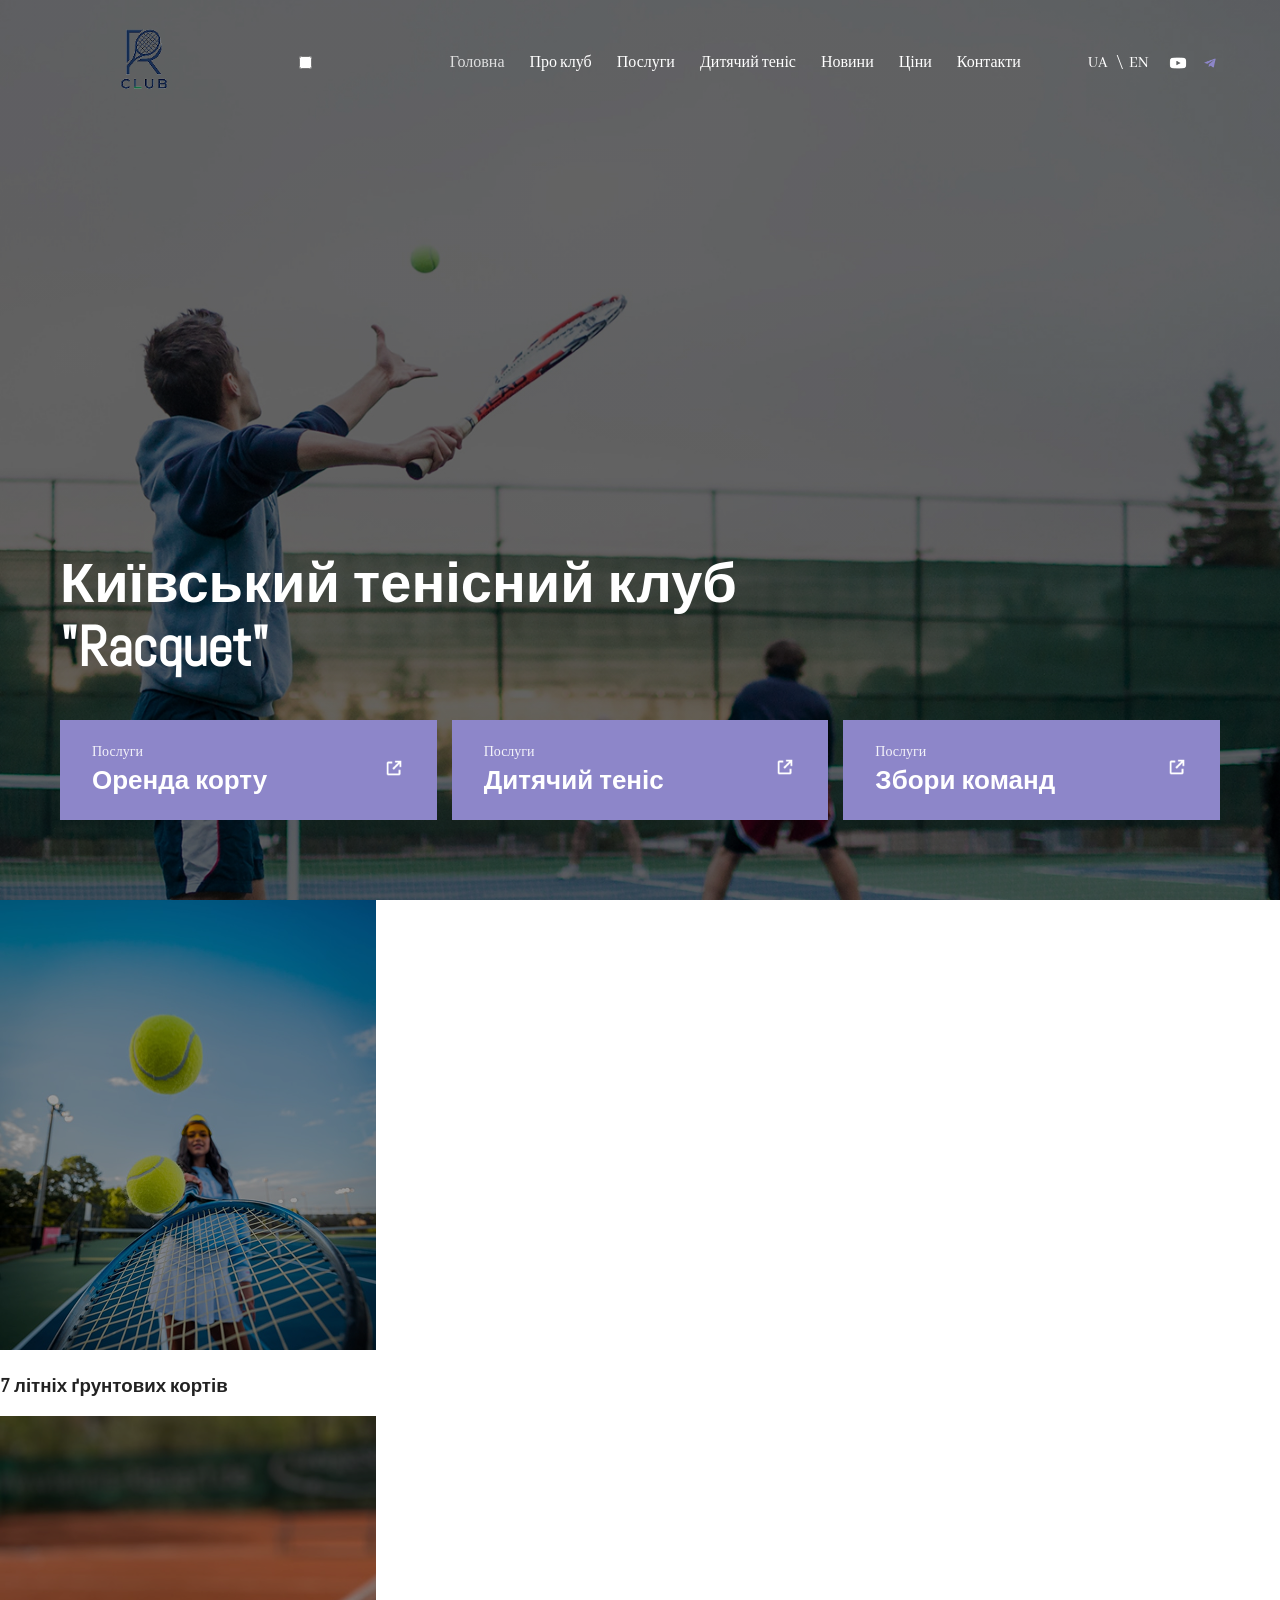
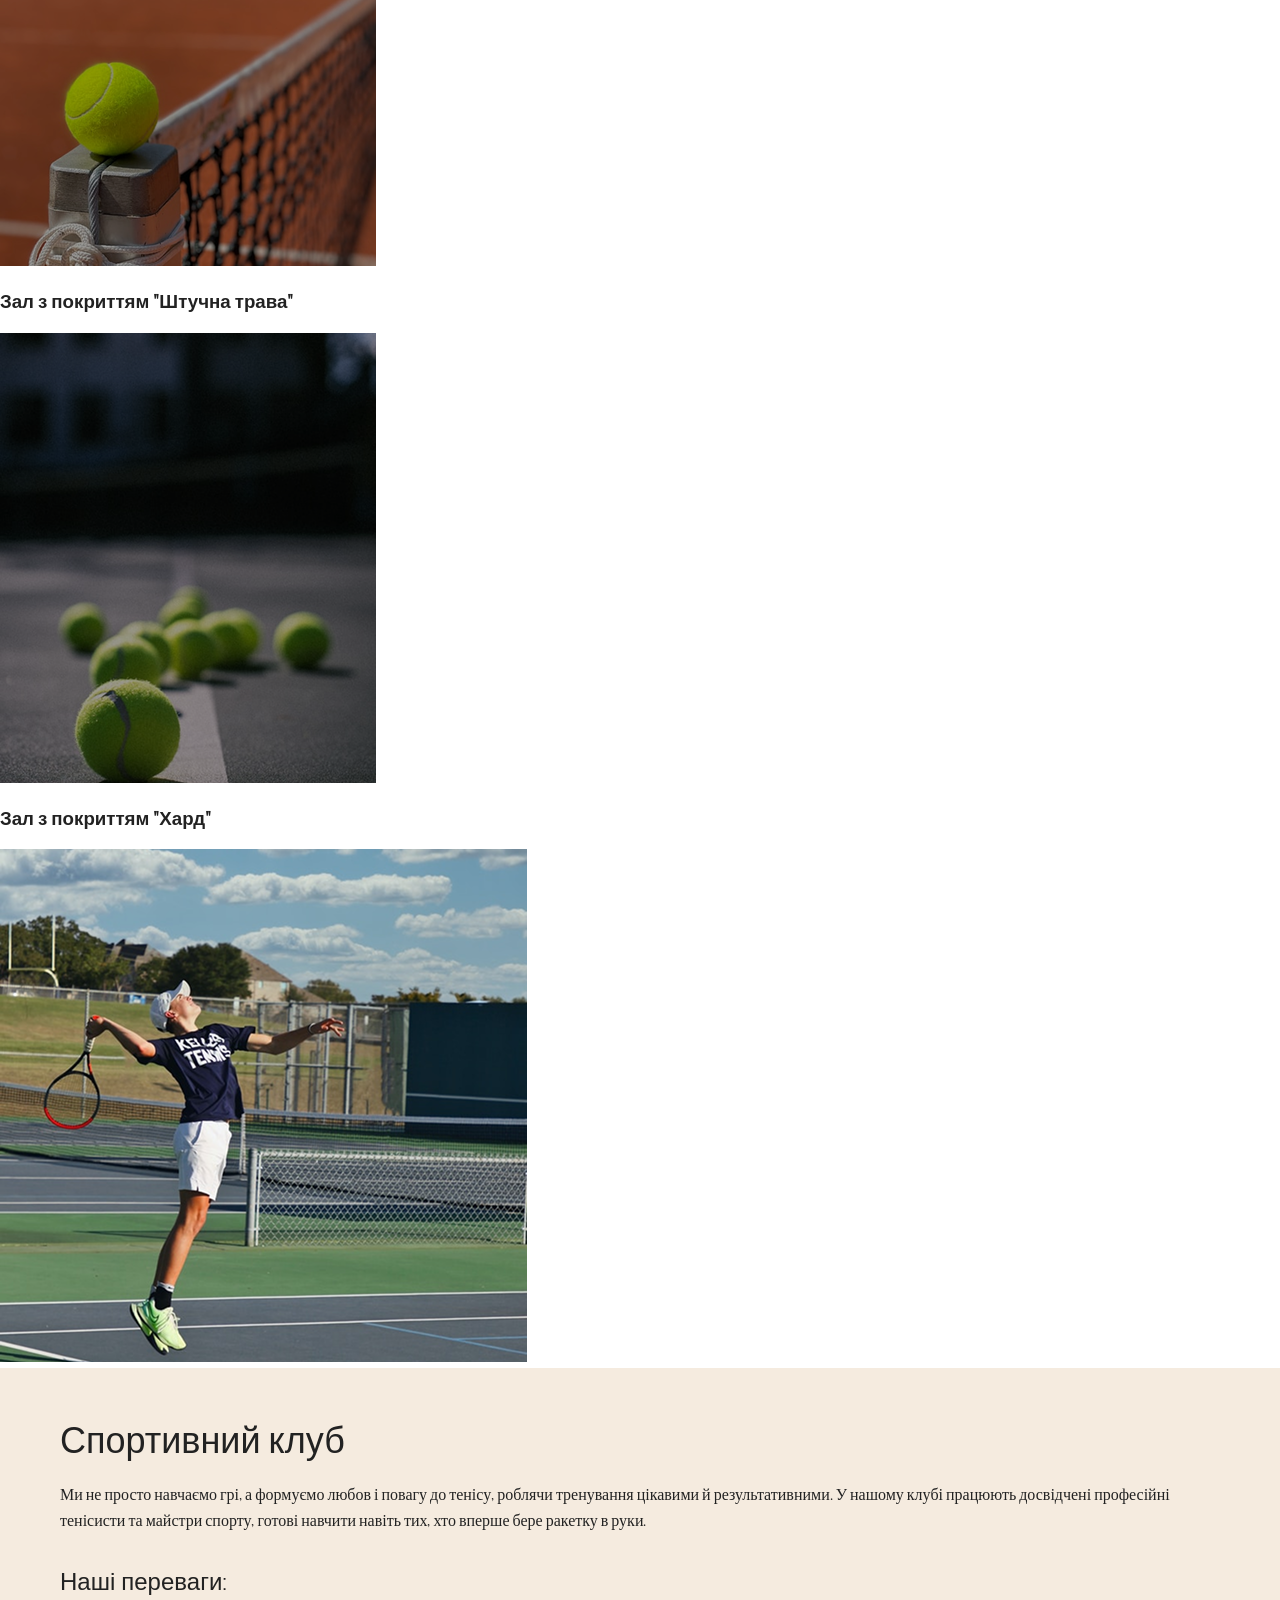
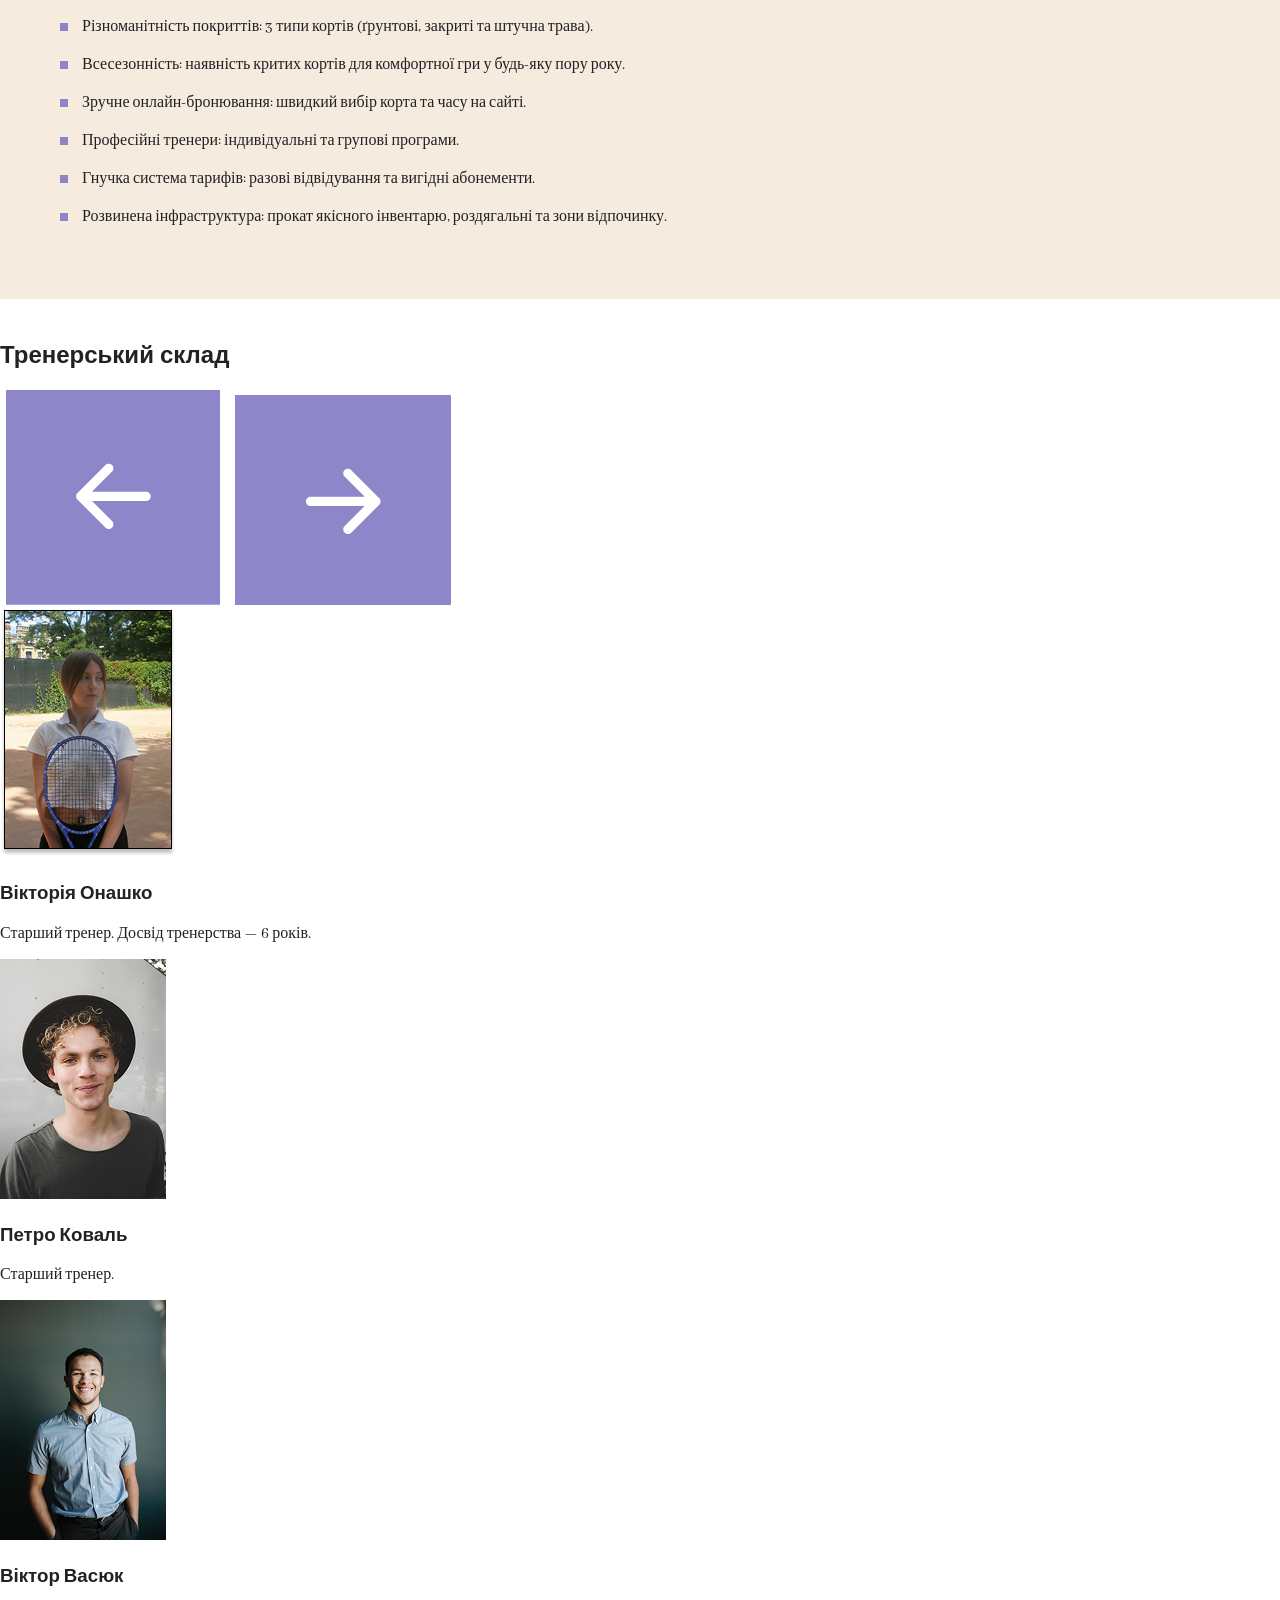
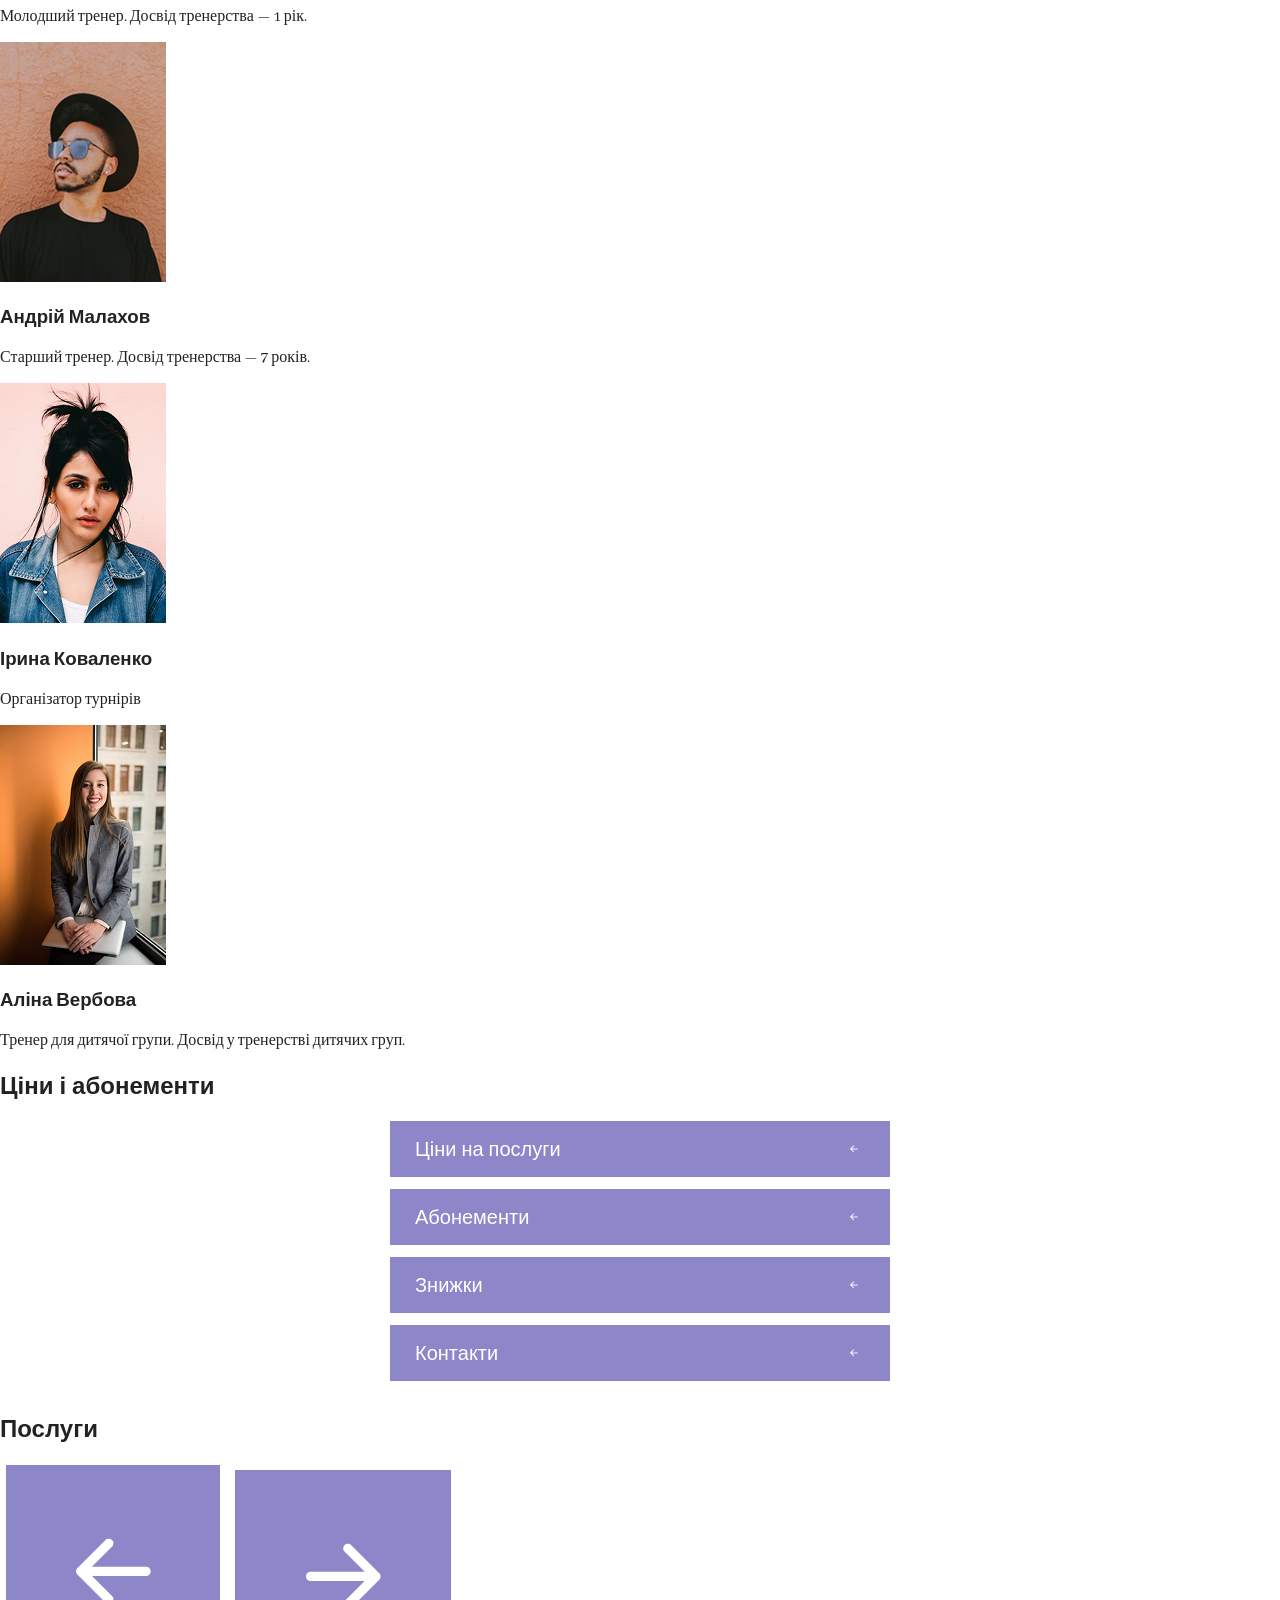
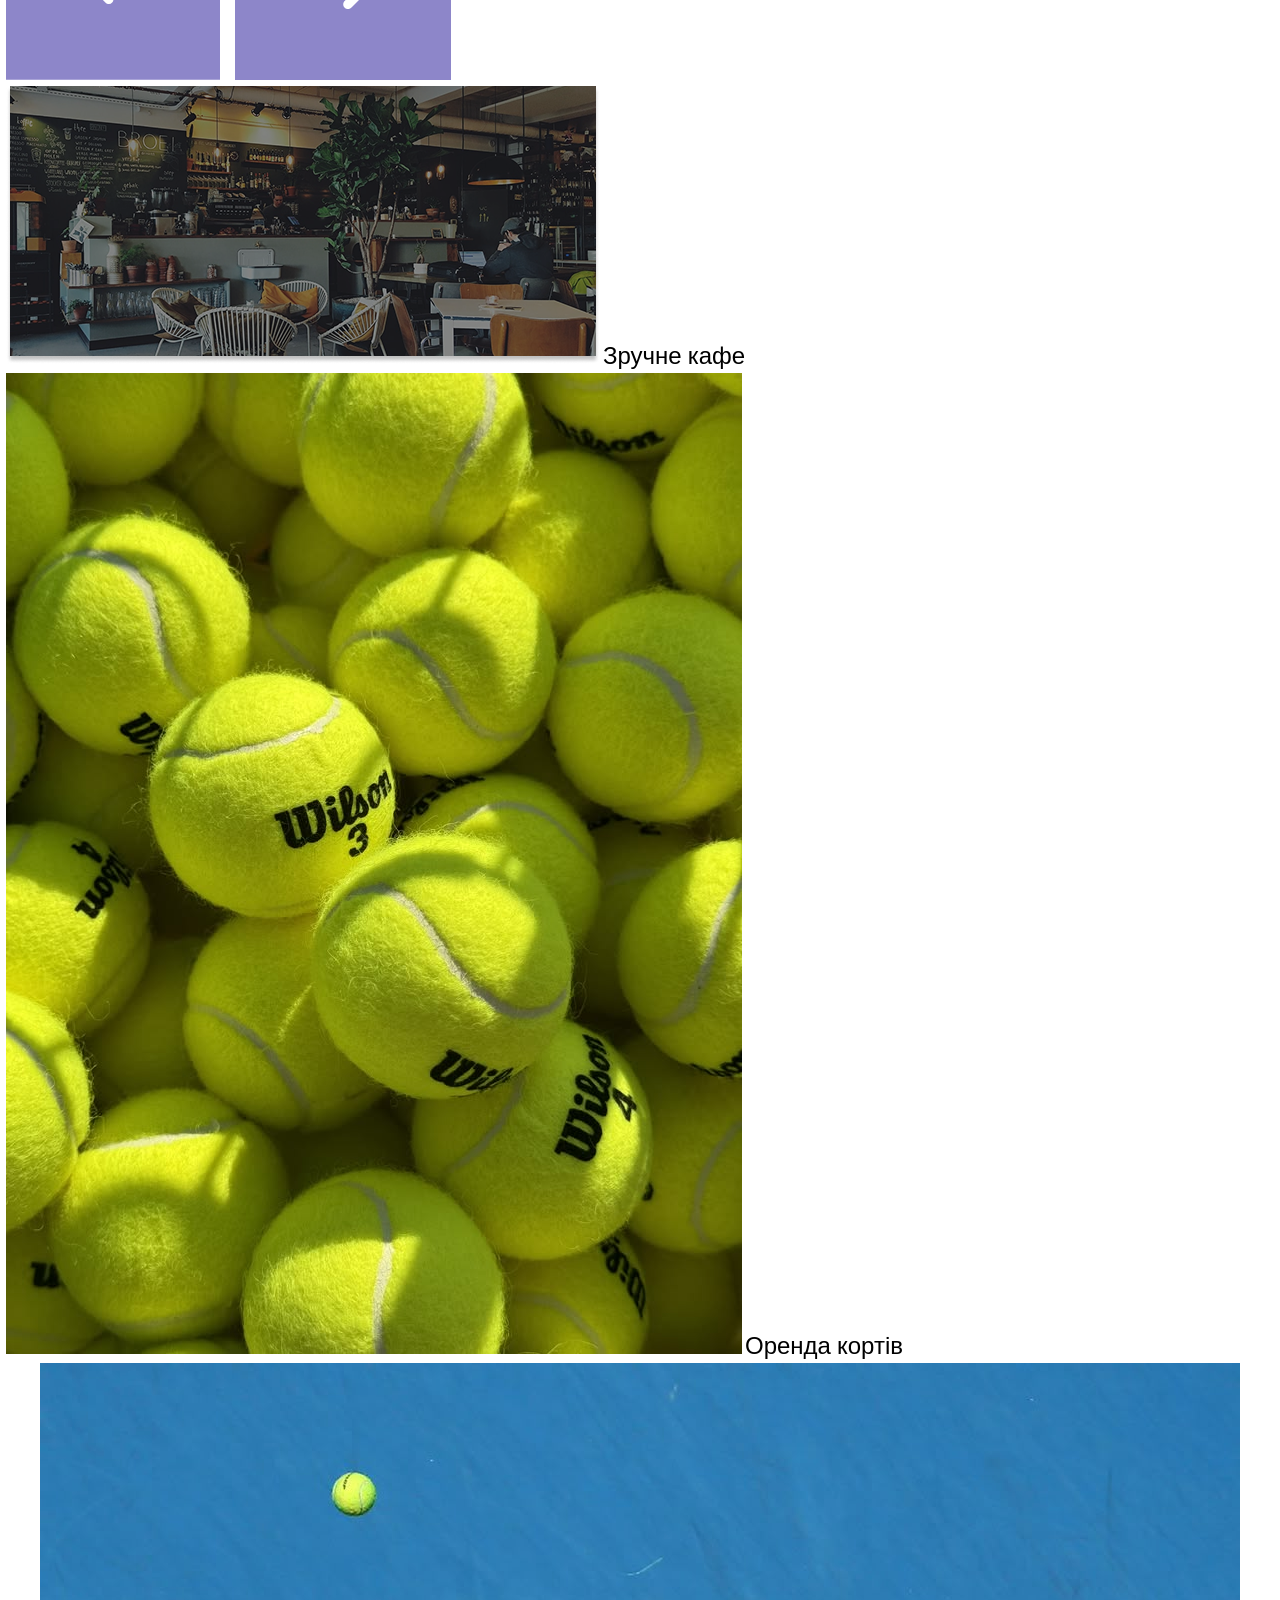
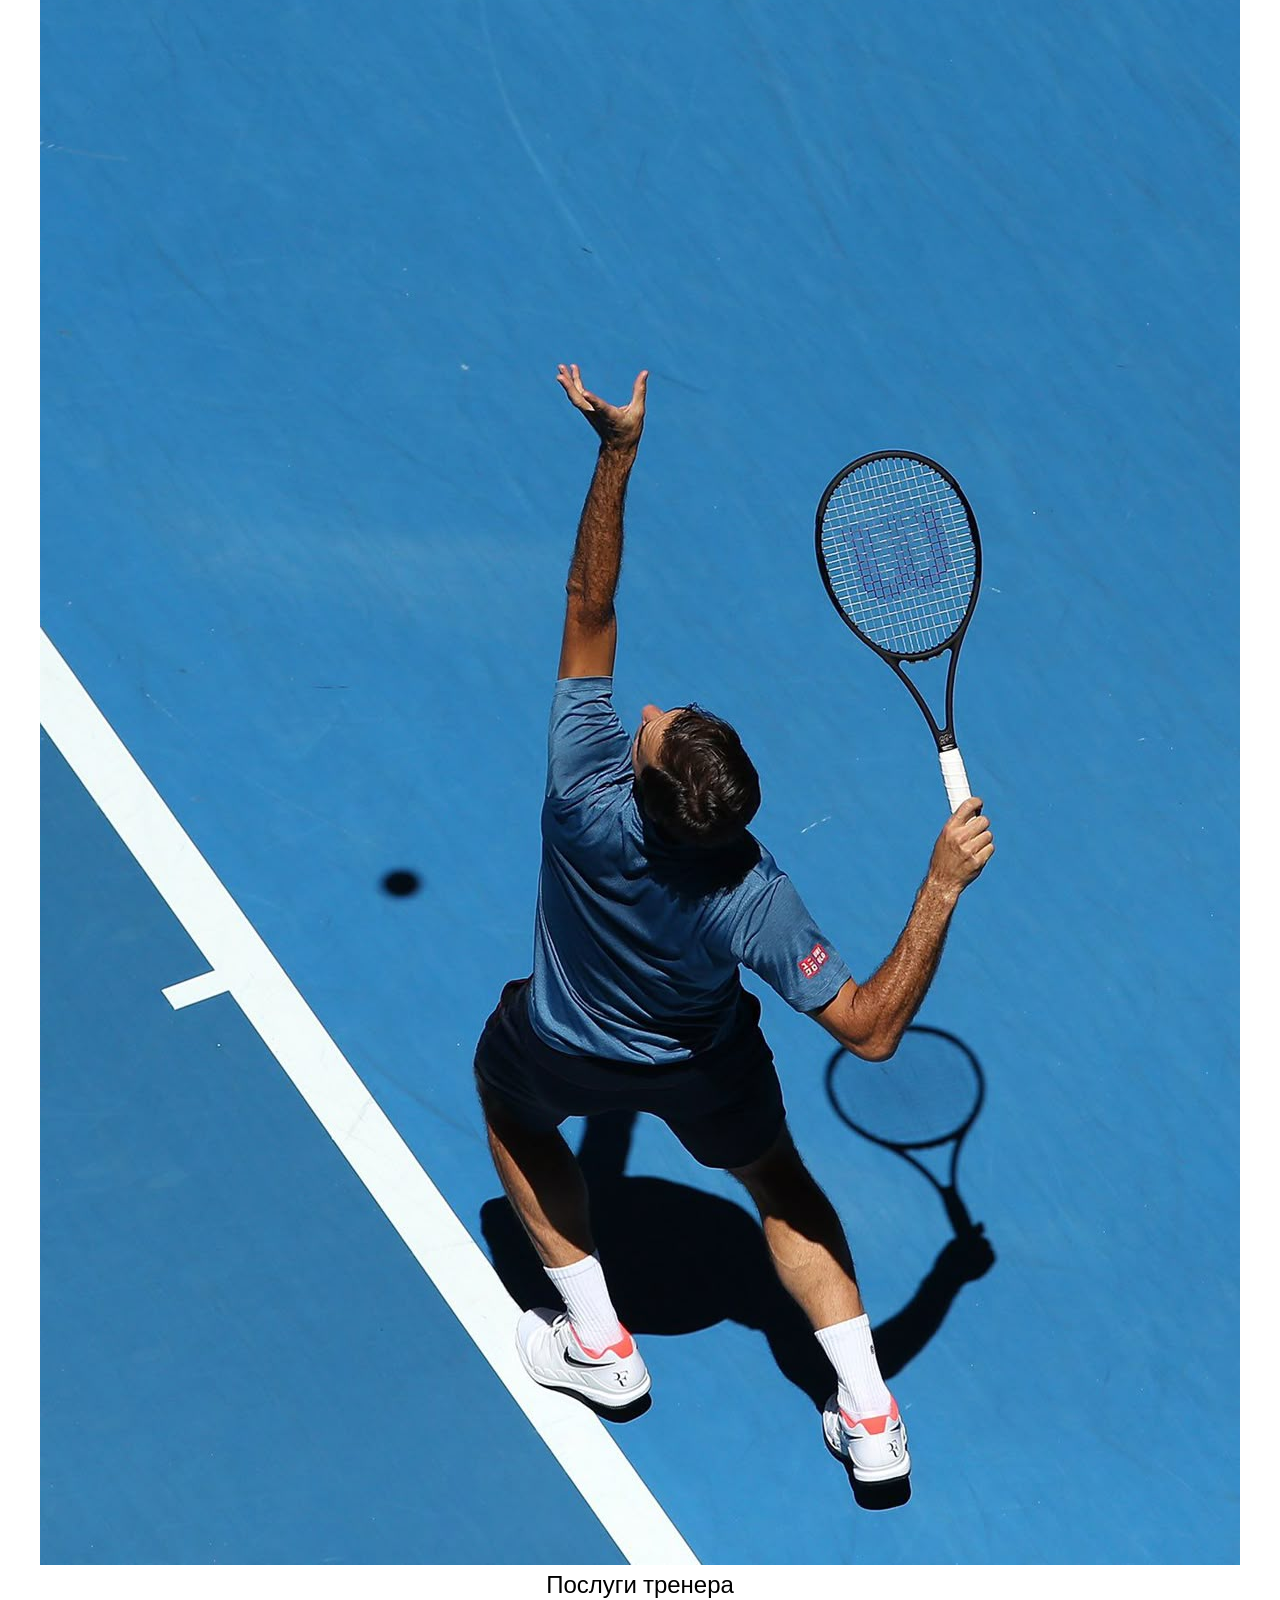
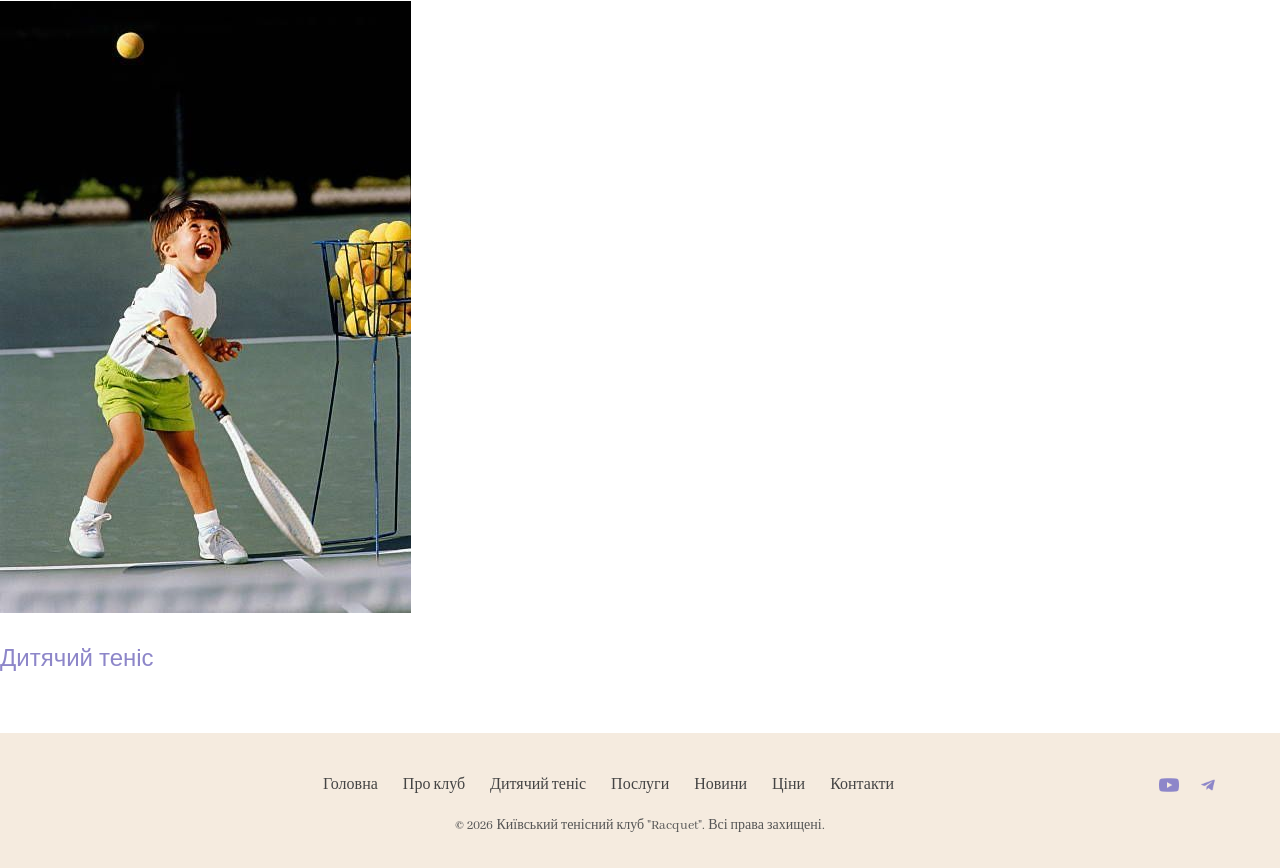
==== index.html @ 9ab0d8ab "Add files via upload" ====
<!DOCTYPE html>
<html lang="uk">
<head>
    <meta charset="UTF-8">
    <meta name="viewport" content="width=device-width, initial-scale=1.0">
    <title>Київський тенісний клуб "Racquet"</title>
    <link rel="preconnect" href="https://fonts.googleapis.com">
    <link rel="preconnect" href="https://fonts.gstatic.com" crossorigin>
    <link href="https://fonts.googleapis.com/css2?family=Abel&family=Abhaya+Libre:wght@400;700&display=swap" rel="stylesheet">
    <link rel="stylesheet" href="css/style.css">
    <script src="js/main.js" defer></script>
</head>
<body>
    <div class="hero-wrapper">
        <header class="main-header">
            <div class="container header-container">
                <div class="logo">
                    <img src="images/IMG_3755.png" alt="Логотип Racquet Club">
                </div>

                <!-- Бургер-меню (мобільна та планшетна версія) -->
                <input type="checkbox" id="nav-toggle" class="nav-toggle" aria-label="Відкрити меню навігації">
                <label for="nav-toggle" class="burger" aria-hidden="true"><span></span><span></span><span></span></label>

                <nav class="main-nav">
                    <ul>
                        <li><a href="index.html" class="active">Головна</a></li>
                        <li><a href="about.html">Про клуб</a></li>
                        <li><a href="#services">Послуги</a></li>
                        <li><a href="kids_tennis.html">Дитячий теніс</a></li>
                        <li><a href="news.html">Новини</a></li>
                        <li><a href="#services">Ціни</a></li>
                        <li><a href="#contacts">Контакти</a></li>
                    </ul>
                </nav>

                <div class="header-actions">
                    <ul class="lang-switcher">
                        <li class="lang-item active">
                            <span lang="uk" aria-current="true">UA</span>
                        </li>
                        <li class="lang-item">
                            <a href="/en/" lang="en">EN</a>
                        </li>
                    </ul>
                    <div class="header-socials">
                        <a href="https://youtube.com" aria-label="YouTube">
                            <img src="images/youtube_icon.png" alt="YouTube">
                        </a>
                        <a href="#" aria-label="Telegram">
                            <img src="images/telegram_icon_footer.png" alt="Telegram">
                        </a>
                    </div>
                </div>
            </div>
        </header>

        <section class="hero_section">
            <h1>Київський тенісний клуб <br> "Racquet"</h1>

            <div class="hero_cards">
                <!-- Картка 1: Оренда корту -->
                <button type="button" class="hero_card" popovertarget="booking-modal-step1">
                    <div class="hero_card-content">
                        <span class="card-tag">Послуги</span>
                        <span class="card-title">Оренда корту</span>
                    </div>
                    <span class="hero_section_card_link_image">
                        <img src="images/ci_external-link.png" alt="">
                    </span>
                </button>

                <!-- Картка 2: Дитячий теніс -->
                <a href="kids_tennis.html" class="hero_card">
                    <div class="hero_card-content">
                        <span class="card-tag">Послуги</span>
                        <span class="card-title">Дитячий теніс</span>
                    </div>
                    <span class="hero_section_card_link_image">
                        <img src="images/ci_external-link.png" alt="">
                    </span>
                </a>

                <!-- Картка 3: Збори команд -->
                <a href="news.html" class="hero_card">
                    <div class="hero_card-content">
                        <span class="card-tag">Послуги</span>
                        <span class="card-title">Збори команд</span>
                    </div>
                    <span class="hero_section_card_link_image">
                        <img src="images/ci_external-link.png" alt="">
                    </span>
                </a>
            </div>
        </section>
    </div>

    <main>
        <!-- Секція типів кортів -->
        <section class="court_types_section">
            <div class="сourt_types_section_first">
                <img src="images/tennis_courts_1.png" alt="7 літніх ґрунтових кортів для тенісу">
                <h3>7 літніх ґрунтових кортів</h3>
            </div>

            <div class="court_types_section_second">
                <img src="images/tennis_courts_2.png" alt="Закритий зал з покриттям Штучна трава">
                <h3>Зал з покриттям "Штучна трава"</h3>
            </div>

            <div class="court_types_section_third">
                <img src="images/tennis_courts_3.png" alt="Закритий зал з покриттям Хард">
                <h3>Зал з покриттям "Хард"</h3>
            </div>
        </section>

        <!-- Секція "Про клуб" -->
        <section id="about" class="about-section">
            <div class="about-media">
                <img src="images/person_plays.png" alt="Тенісист під час гри на корті">
            </div>
            
            <div class="about-content">
                <h2>Спортивний клуб</h2>
                <p>
                    Ми не просто навчаємо грі, а формуємо любов і повагу до тенісу, роблячи тренування цікавими й результативними. У нашому клубі працюють досвідчені професійні тенісисти та майстри спорту, готові навчити навіть тих, хто вперше бере ракетку в руки.
                </p>

                <h3>Наші переваги:</h3>
                <ul>
                    <li>Різноманітність покриттів: 3 типи кортів (ґрунтові, закриті та штучна трава).</li>
                    <li>Всесезонність: наявність критих кортів для комфортної гри у будь-яку пору року.</li>
                    <li>Зручне онлайн-бронювання: швидкий вибір корта та часу на сайті.</li>
                    <li>Професійні тренери: індивідуальні та групові програми.</li>
                    <li>Гнучка система тарифів: разові відвідування та вигідні абонементи.</li>
                    <li>Розвинена інфраструктура: прокат якісного інвентарю, роздягальні та зони відпочинку.</li>
                </ul>
            </div>
        </section>

        <!-- Секція "Тренери" -->
        <section id="trainers" class="trainers-section">
            <h2>Тренерський склад</h2>

            <div class="trainers-controls">
                <button type="button" class="carousel-btn prev-btn" aria-label="Попередній тренер">
                    <img src="images/arrow1_trainers.png" alt="">
                </button>
                <button type="button" class="carousel-btn next-btn" aria-label="Наступний тренер">
                    <img src="images/arrow2_trainers.png" alt="">
                </button>
            </div>

            <div class="trainers-carousel">
                <div class="trainers-track">
                    <article class="trainer-card">
                        <img src="images/victoria.png" alt="Фото тренера Вікторії Онашко">
                        <h3>Вікторія Онашко</h3>
                        <p>Старший тренер. Досвід тренерства — 6 років.</p>
                    </article>

                    <article class="trainer-card">
                        <img src="images/petro.png" alt="Фото тренера Петра Коваля">
                        <h3>Петро Коваль</h3>
                        <p>Старший тренер.</p>
                    </article>

                    <article class="trainer-card">
                        <img src="images/victor.png" alt="Фото тренера Віктора Васюка">
                        <h3>Віктор Васюк</h3>
                        <p>Молодший тренер. Досвід тренерства — 1 рік.</p>
                    </article>

                    <article class="trainer-card">
                        <img src="images/andry.png" alt="Фото тренера Андрія Малахова">
                        <h3>Андрій Малахов</h3>
                        <p>Старший тренер. Досвід тренерства — 7 років.</p>
                    </article>

                    <article class="trainer-card">
                        <img src="images/iryna.png" alt="Фото організатора турнірів Ірини Коваленко">
                        <h3>Ірина Коваленко</h3>
                        <p>Організатор турнірів</p>
                    </article>

                    <article class="trainer-card">
                        <img src="images/alina.png" alt="Фото тренера Аліни Вербової">
                        <h3>Аліна Вербова</h3>
                        <p>Тренер для дитячої групи. Досвід у тренерстві дитячих груп.</p>
                    </article>
                </div>
            </div>
        </section>

        <!-- Секція "Ціни та Послуги" -->
        <section id="services" class="pricing-services-section">
            
            <div class="pricing-block">
                <h2>Ціни і абонементи</h2>

                <div class="accordion-list">
                    <details class="accordion-item">
                        <summary class="accordion-header">
                            <span>Ціни на послуги</span>
                            <img src="images/arrow1_trainers.png" alt="" class="arrow-icon">
                        </summary>
                        <div class="accordion-content">
                            <p>Оренда ґрунтового корту — 500 грн/год</p>
                            <p>Оренда корту з покриттям "Хард" — 600 грн/год</p>
                            <p>Оренда трав'яного корту — 700 грн/год</p>
                            <button type="button" class="btn-primary-purple" popovertarget="booking-modal-step1">Оренда кортів</button>
                        </div>
                    </details>

                    <details class="accordion-item">
                        <summary class="accordion-header">
                            <span>Абонементи</span>
                            <img src="images/arrow1_trainers.png" alt="" class="arrow-icon">
                        </summary>
                        <div class="accordion-content">
                            <p>Абонемент "Стандарт" (8 занять) — 3600 грн</p>
                            <p>Абонемент "Безліміт" на місяць — 7000 грн</p>
                            
                            <!-- Кнопка виклику модального вікна абонементу -->
                            <button type="button" class="btn-primary-purple" popovertarget="subscription-modal-step1">
                                Оформлення абонементу
                            </button>
                        </div>
                    </details>

                    <details class="accordion-item">
                        <summary class="accordion-header">
                            <span>Знижки</span>
                            <img src="images/arrow1_trainers.png" alt="" class="arrow-icon">
                        </summary>
                        <div class="accordion-content">
                            <p>Студентам та школярам — 15% у ранкові години (до 12:00).</p>
                            <p>Знижка 10% при оренді від 3-х годин поспіль.</p>
                        </div>
                    </details>

                    <details class="accordion-item">
                        <summary class="accordion-header">
                            <span>Контакти</span>
                            <img src="images/arrow1_trainers.png" alt="" class="arrow-icon">
                        </summary>
                        <div class="accordion-content">
                            <p>Рецепція: +38 (067) 000-00-00</p>
                            <p>Адреса: м. Київ, вул. Спортивна, 10</p>
                        </div>
                    </details>
                </div>
            </div>

            <div class="services-block">
                <div class="services-header">
                    <h2>Послуги</h2>
                    <div class="services-controls">
                        <button type="button" class="carousel-btn prev-btn" aria-label="Попередній слайд">
                            <img src="images/arrow1_trainers.png" alt="">
                        </button>
                        <button type="button" class="carousel-btn next-btn" aria-label="Наступний слайд">
                            <img src="images/arrow2_trainers.png" alt="">
                        </button>
                    </div>
                </div>

                <div class="services-carousel">
                    <div class="services-track">
                        <button type="button" class="service-card" popovertarget="service-modal">
                            <img src="images/comfort_cafe.png" alt="Затишний інтер'єр кафе">
                            <span class="service-card-title">Зручне кафе</span>
                        </button>

                        <button type="button" class="service-card" popovertarget="booking-modal-step1">
                            <img src="images/balls.jpg" alt="Тенісні корти клубу">
                            <span class="service-card-title">Оренда кортів</span>
                        </button>

                        <button type="button" class="service-card" popovertarget="subscription-modal-step1">
                            <img src="images/trenerstvo.jpg" alt="Персональне тренування з тенісу">
                            <span class="service-card-title">Послуги тренера</span>
                        </button>

                        <a href="kids_tennis.html" class="service-card">
                            <img src="images/kids_in_tennis.jpg" alt="Дитяча тенісна секція">
                            <h3>Дитячий теніс</h3>
                        </a>
                    </div>
                </div>
            </div>

        </section>
    </main>

    <footer id="contacts" class="main-footer">
        <div class="container footer-container">
            <nav class="footer-nav">
                <ul>
                    <li><a href="index.html">Головна</a></li>
                    <li><a href="about.html">Про клуб</a></li>
                    <li><a href="kids_tennis.html">Дитячий теніс</a></li>
                    <li><a href="#services">Послуги</a></li>
                    <li><a href="news.html">Новини</a></li>
                    <li><a href="#services">Ціни</a></li>
                    <li><a href="#contacts">Контакти</a></li>
                </ul>
            </nav>

            <div class="footer-socials">
                <a href="https://youtube.com" aria-label="YouTube">
                    <img src="images/youtube_icon_footer.png" alt="YouTube">
                </a>
                <a href="https://t.me" aria-label="Telegram">
                    <img src="images/telegram_icon_footer.png" alt="Telegram">
                </a>
            </div>
        </div>
        <p style="text-align: center; margin-top: 20px; color: #555555; font-size: 14px;">© 2026 Київський тенісний клуб "Racquet". Всі права захищені.</p>
    </footer>

    <!-- Модальні вікна бронювання -->
    <!-- Крок 1 -->
    <div id="booking-modal-step1" popover class="modal-window">
        <button type="button" class="modal-close-btn" popovertarget="booking-modal-step1" popovertargetaction="hide" aria-label="Закрити вікно">&times;</button>

        <h2>Оренда корту</h2>

        <form class="booking-form">
            <div class="form-step step-1">
                <p>
                    <label for="fullname">ПІБ</label><br>
                    <input type="text" id="fullname" name="fullname" placeholder="Ваше прізвище та ім'я" required>
                </p>

                <p>
                    <label for="phone">Номер телефону</label><br>
                    <input type="tel" id="phone" name="phone" placeholder="+380..." required>
                </p>

                <p>
                    <label for="email">Пошта</label><br>
                    <input type="email" id="email" name="email" placeholder="example@mail.com" required>
                </p>

                <p>
                    <label>Оберіть тип корту:</label><br>
                    <select name="court_type" required>
                        <option value="" disabled selected>Оберіть тип корту</option>
                        <option value="clay">Ґрунт</option>
                        <option value="grass">Трава</option>
                        <option value="hard">Хард</option>
                    </select>
                </p>

                <p>
                    <label>
                        <input type="checkbox" name="need_trainer" value="yes">
                        Потрібен тренер?
                    </label><br>
                    <small>*Під час уточнення броні питання буде обговорено детальніше</small>
                </p>

                <p>
                    <button type="button" class="btn-next" popovertarget="booking-modal-step2" popovertargetaction="show">Далі</button>
                </p>
            </div>
        </form>
    </div>

    <!-- Крок 2 -->
    <div id="booking-modal-step2" popover class="modal-window">
        <button type="button" class="modal-close-btn" popovertarget="booking-modal-step1" popovertargetaction="hide" aria-label="Закрити вікно">&times;</button>

        <h2>Оренда корту — Крок 2</h2>

        <form class="booking-form">
            <div class="form-step step-2">
                <p>
                    <label for="booking-date">Оберіть день:</label><br>
                    <input type="date" id="booking-date" name="booking_date" value="2026-11-03" required>
                </p>

                <p>
                    <label for="booking-time">Оберіть час:</label><br>
                    <select id="booking-time" name="booking_time" required>
                        <option value="" disabled selected>Оберіть час</option>
                        <option value="09:00">09:00</option>
                        <option value="10:00">10:00</option>
                        <option value="11:00">11:00</option>
                        <option value="12:00">12:00</option>
                        <option value="13:00">13:00</option>
                        <option value="14:00">14:00</option>
                    </select>
                </p>

                <p class="price-summary">
                    Разом до сплати: <strong>500 гривень</strong><br>
                    <small>*оплата після тренування</small>
                </p>

                <p>
                    <button type="button" class="btn-back" popovertarget="booking-modal-step2" popovertargetaction="hide">Назад</button>
                    <button type="button" class="btn-submit" popovertarget="booking-modal-step3" popovertargetaction="show">Підтвердити</button>
                </p>
            </div>
        </form>
    </div>

    <!-- Крок 3 (Успіх) -->
    <div id="booking-modal-step3" popover class="modal-window">
        <button type="button" class="modal-close-btn" popovertarget="booking-modal-step1" popovertargetaction="hide" aria-label="Закрити вікно">&times;</button>

        <h2>Оренда корту</h2>

        <div class="form-step step-3-success">
            <p class="success-message">Дякую! Ми вам перезвонимо для підтвердження броні!</p>
            <p>
                <button type="button" class="btn-success" popovertarget="booking-modal-step1" popovertargetaction="hide">Супер!</button>
            </p>
        </div>
    </div>

    <!-- Форма заявки на абонемент -->
    <div id="subscription-modal-step1" popover class="modal-window subscription-modal-window">
        <button type="button" class="modal-close-btn" popovertarget="subscription-modal-step1" popovertargetaction="hide" aria-label="Закрити вікно">&times;</button>

        <h2>Оформлення абонементу</h2>

        <form class="subscription-form">
            <div class="form-step step-1">
                <p class="modal-subtitle">Залиште заявку, і ми передзвонимо для вибору картки членства</p>

                <p>
                    <label for="sub-fullname">ПІБ</label><br>
                    <input type="text" id="sub-fullname" name="fullname" placeholder="Ваше прізвище та ім'я" required>
                </p>

                <p>
                    <label for="sub-phone">Номер телефону</label><br>
                    <input type="tel" id="sub-phone" name="phone" placeholder="+380..." required>
                </p>

                <p>
                    <label for="sub-email">Пошта</label><br>
                    <input type="email" id="sub-email" name="email" placeholder="example@mail.com" required>
                </p>

                <p>
                    <label for="sub-type">Оберіть абонемент</label><br>
                    <select id="sub-type" name="subscription_type" required>
                        <option value="" disabled selected>Оберіть картку членства</option>
                        <option value="standard">Стандарт (8 занять)</option>
                        <option value="unlimited">Безліміт</option>
                        <option value="kids">Дитячий абонемент</option>
                    </select>
                </p>

                <p>
                    <label>Коли зручно вам подзвонити?</label><br>
                    <label><input type="radio" name="call_time" value="anytime" checked> Будь-коли</label><br>
                    <label><input type="radio" name="call_time" value="evening"> Ввечері</label><br>
                    <label><input type="radio" name="call_time" value="morning"> Уранці</label>
                </p>

                <p>
                    <button type="button" class="btn-submit" popovertarget="subscription-modal-step2" popovertargetaction="show">Оформити заявку</button>
                </p>
            </div>
        </form>
    </div>

    <!-- Успішне оформлення абонементу -->
    <div id="subscription-modal-step2" popover class="modal-window subscription-modal-window">
        <button type="button" class="modal-close-btn" popovertarget="subscription-modal-step1" popovertargetaction="hide" aria-label="Закрити вікно">&times;</button>

        <h2>Оформлення абонементу</h2>

        <div class="form-step step-2-success">
            <p class="success-message">Дякую! Ми вам передзвонимо щодо деталей абонементу!</p>
            <p>
                <button type="button" class="btn-success" popovertarget="subscription-modal-step1" popovertargetaction="hide">Супер!</button>
            </p>
        </div>
    </div>

    <!-- Модальне вікно послуги "Затишне кафе" -->
    <div id="service-modal" popover class="modal-window service-modal-window">
        <button type="button" class="modal-close-btn" popovertarget="service-modal" popovertargetaction="hide" aria-label="Закрити вікно">&times;</button>

        <div class="service-modal-content">
            <p><img id="service-modal-img" src="images/comfort_cafe.png" alt="Затишне кафе"></p>
            <h2>Затишне кафе Racquet Club</h2>
            <p>
                На території нашого клубу працює комфортне кафе, де ви можете відпочити після інтенсивного тренування, скуштувати корисні спортивні напої, свіжу каву або перекусити.
            </p>
        </div>
    </div>

</body>
</html>
---- css/style.css ----
@import "normalize.css";
@import "base.css";
@import "components.css";
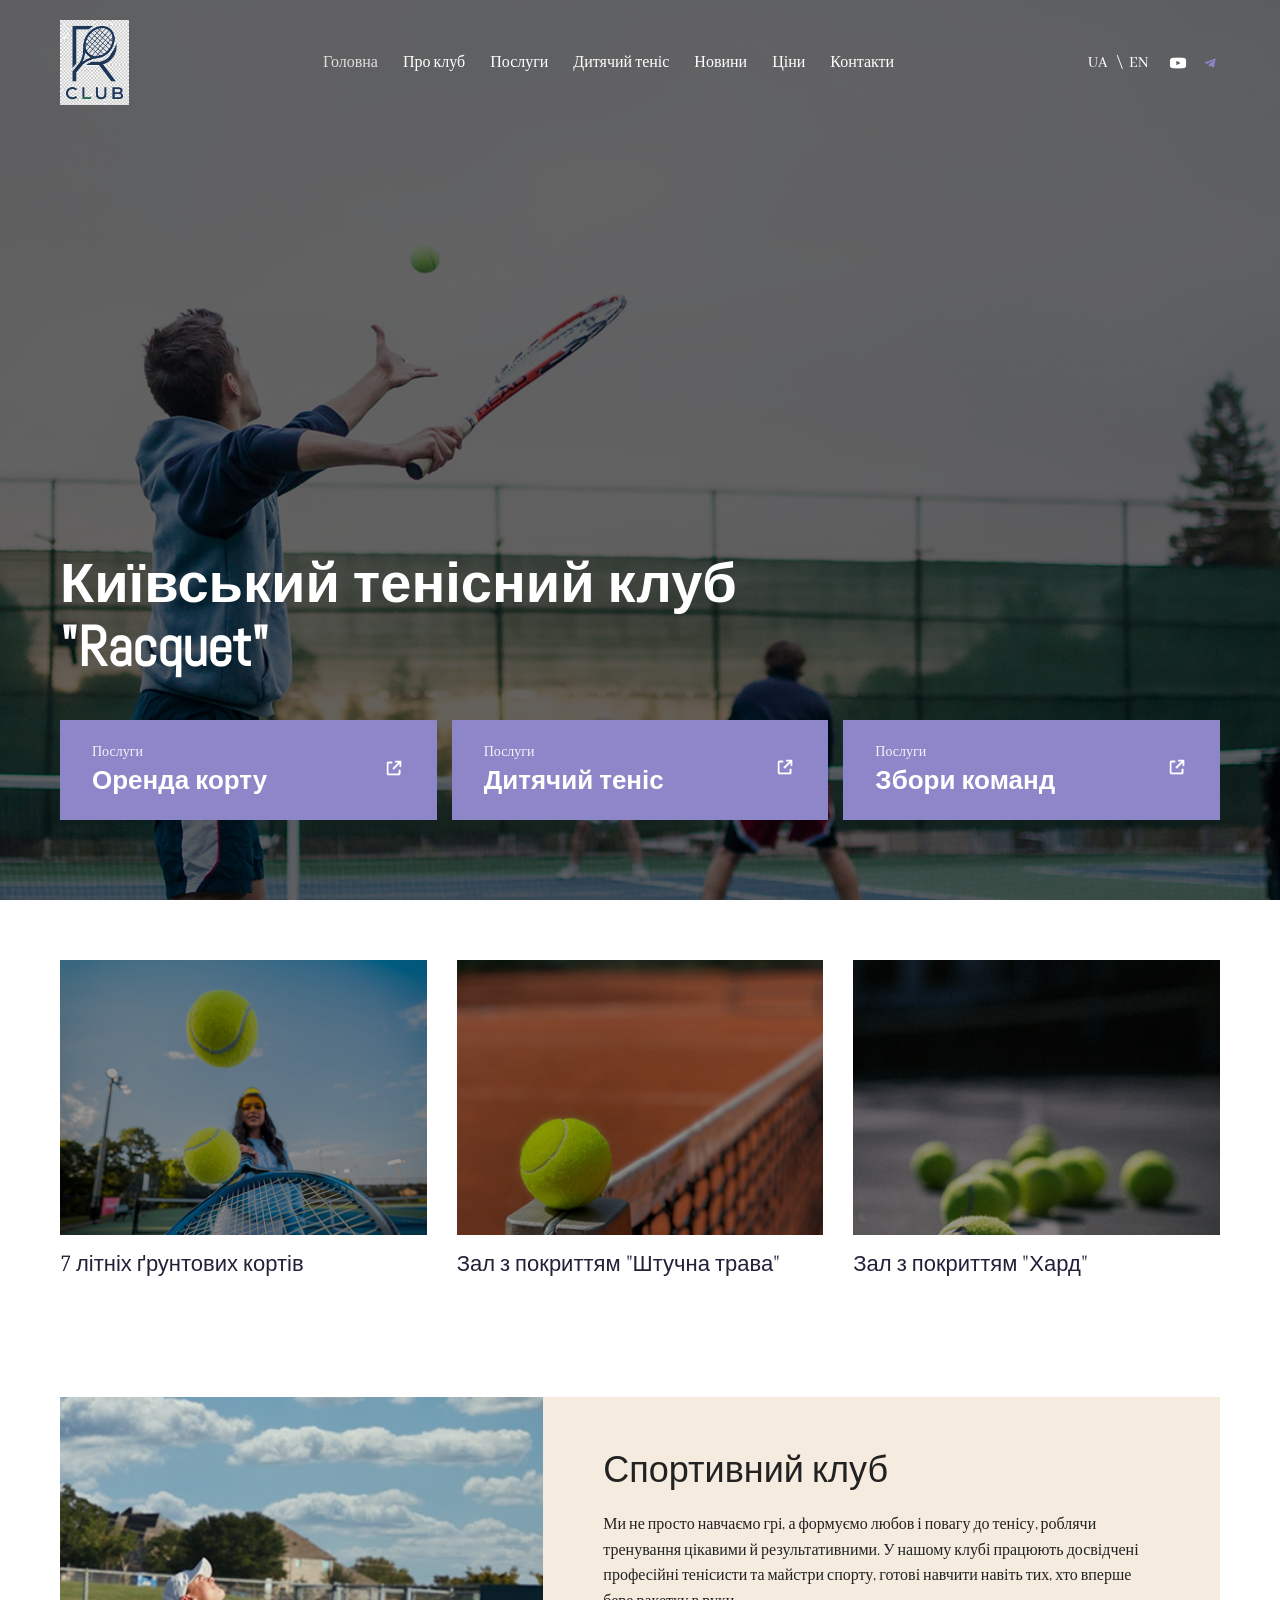
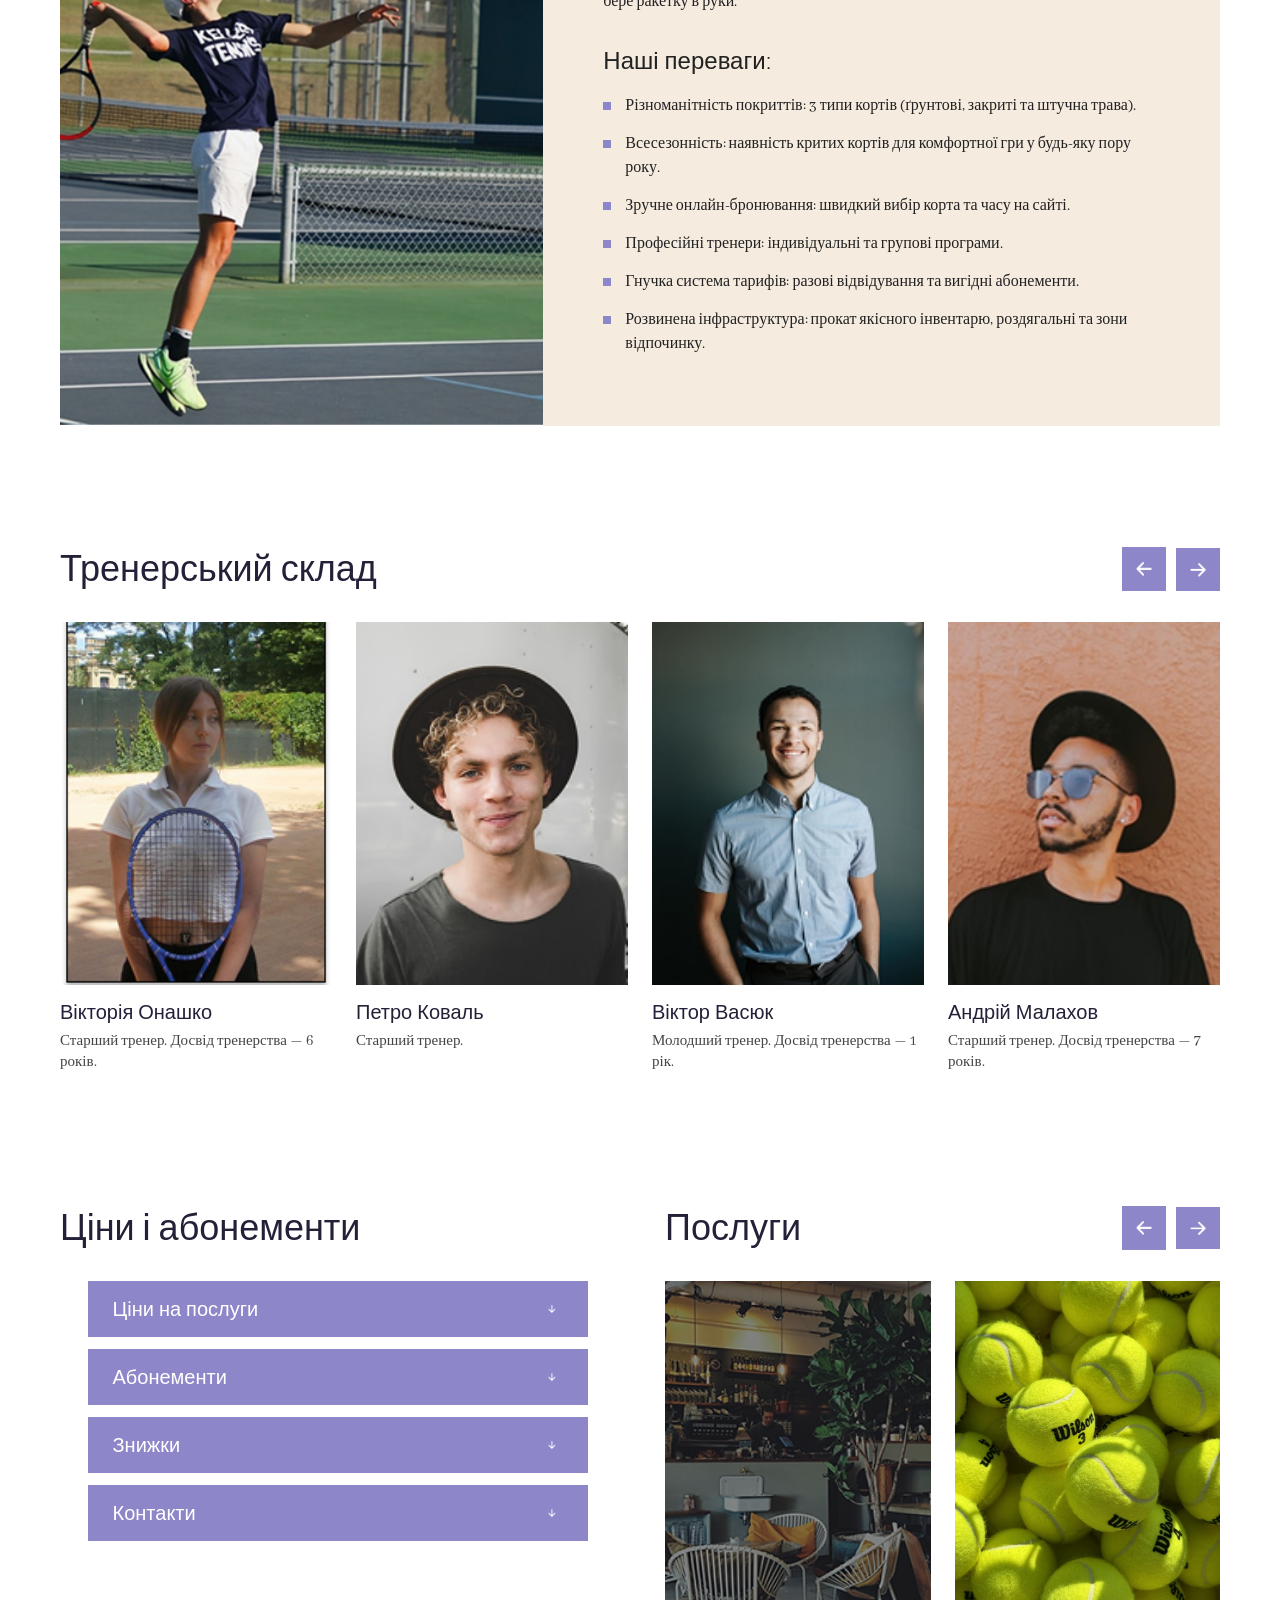
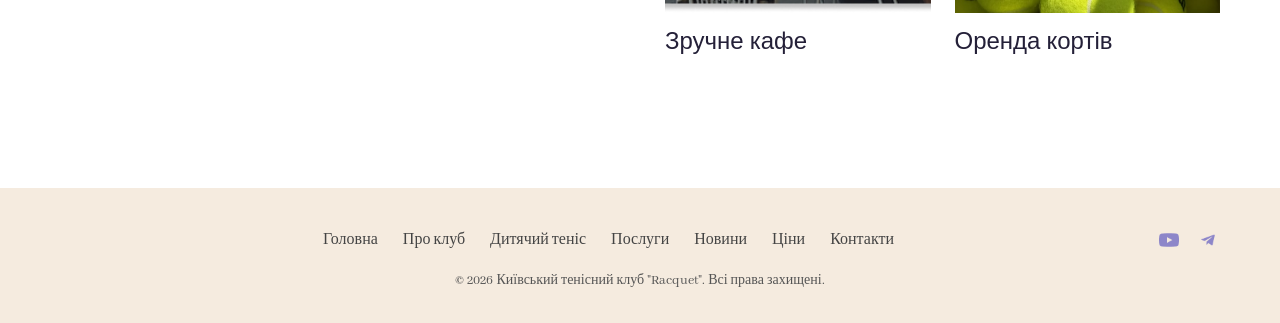
==== commit a6f836f8: "Update index.html" ====
--- a/index.html
+++ b/index.html
@@ -15,7 +15,7 @@
         <header class="main-header">
             <div class="container header-container">
                 <div class="logo">
-                    <img src="images/IMG_3755.png" alt="Логотип Racquet Club">
+                    <img src="images/IMG_3755.jpg" alt="Логотип Racquet Club">
                 </div>
 
                 <!-- Бургер-меню (мобільна та планшетна версія) -->
--- a/css/style.css
+++ b/css/style.css
@@ -1,3 +1,4 @@
-@import "normalize.css";
-@import "base.css";
-@import "components.css";
+@import url("normalize.css");
+@import url("base.css");
+@import url("components.css");
+@import url("layout.css");
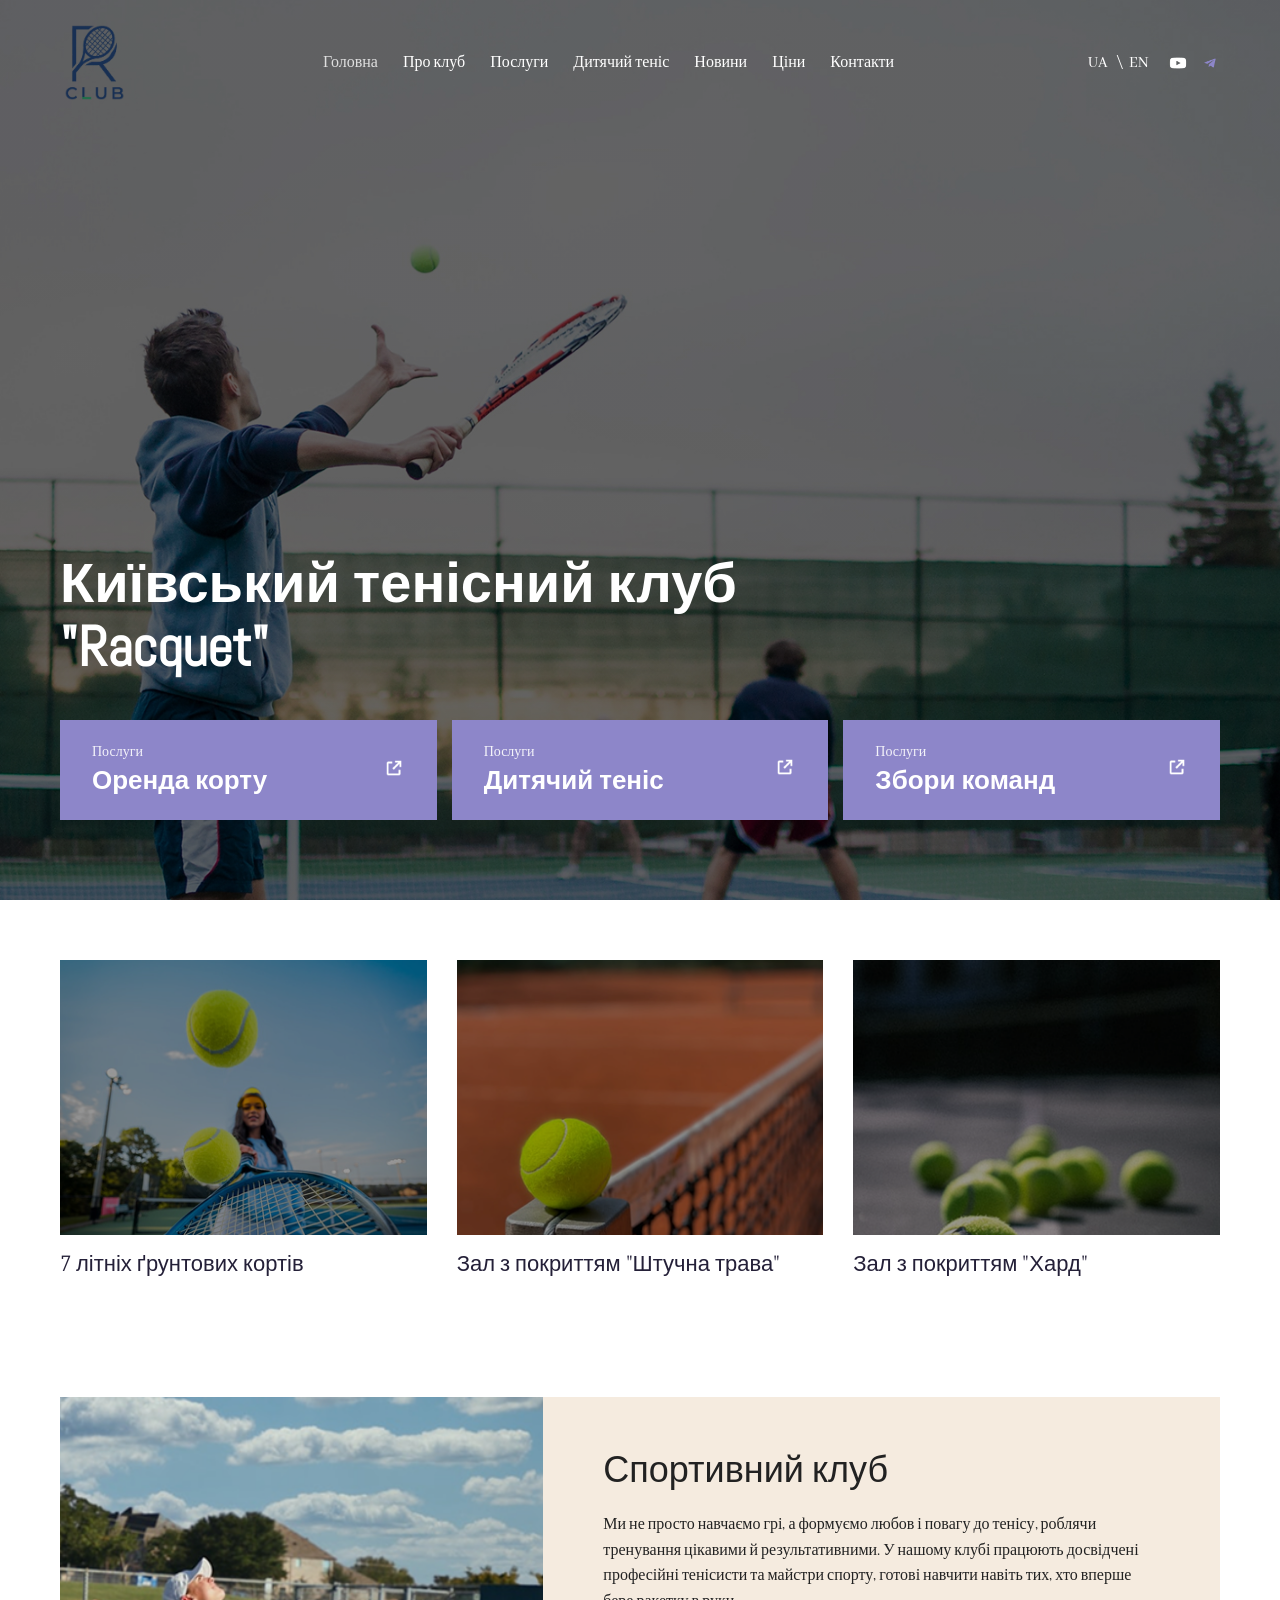
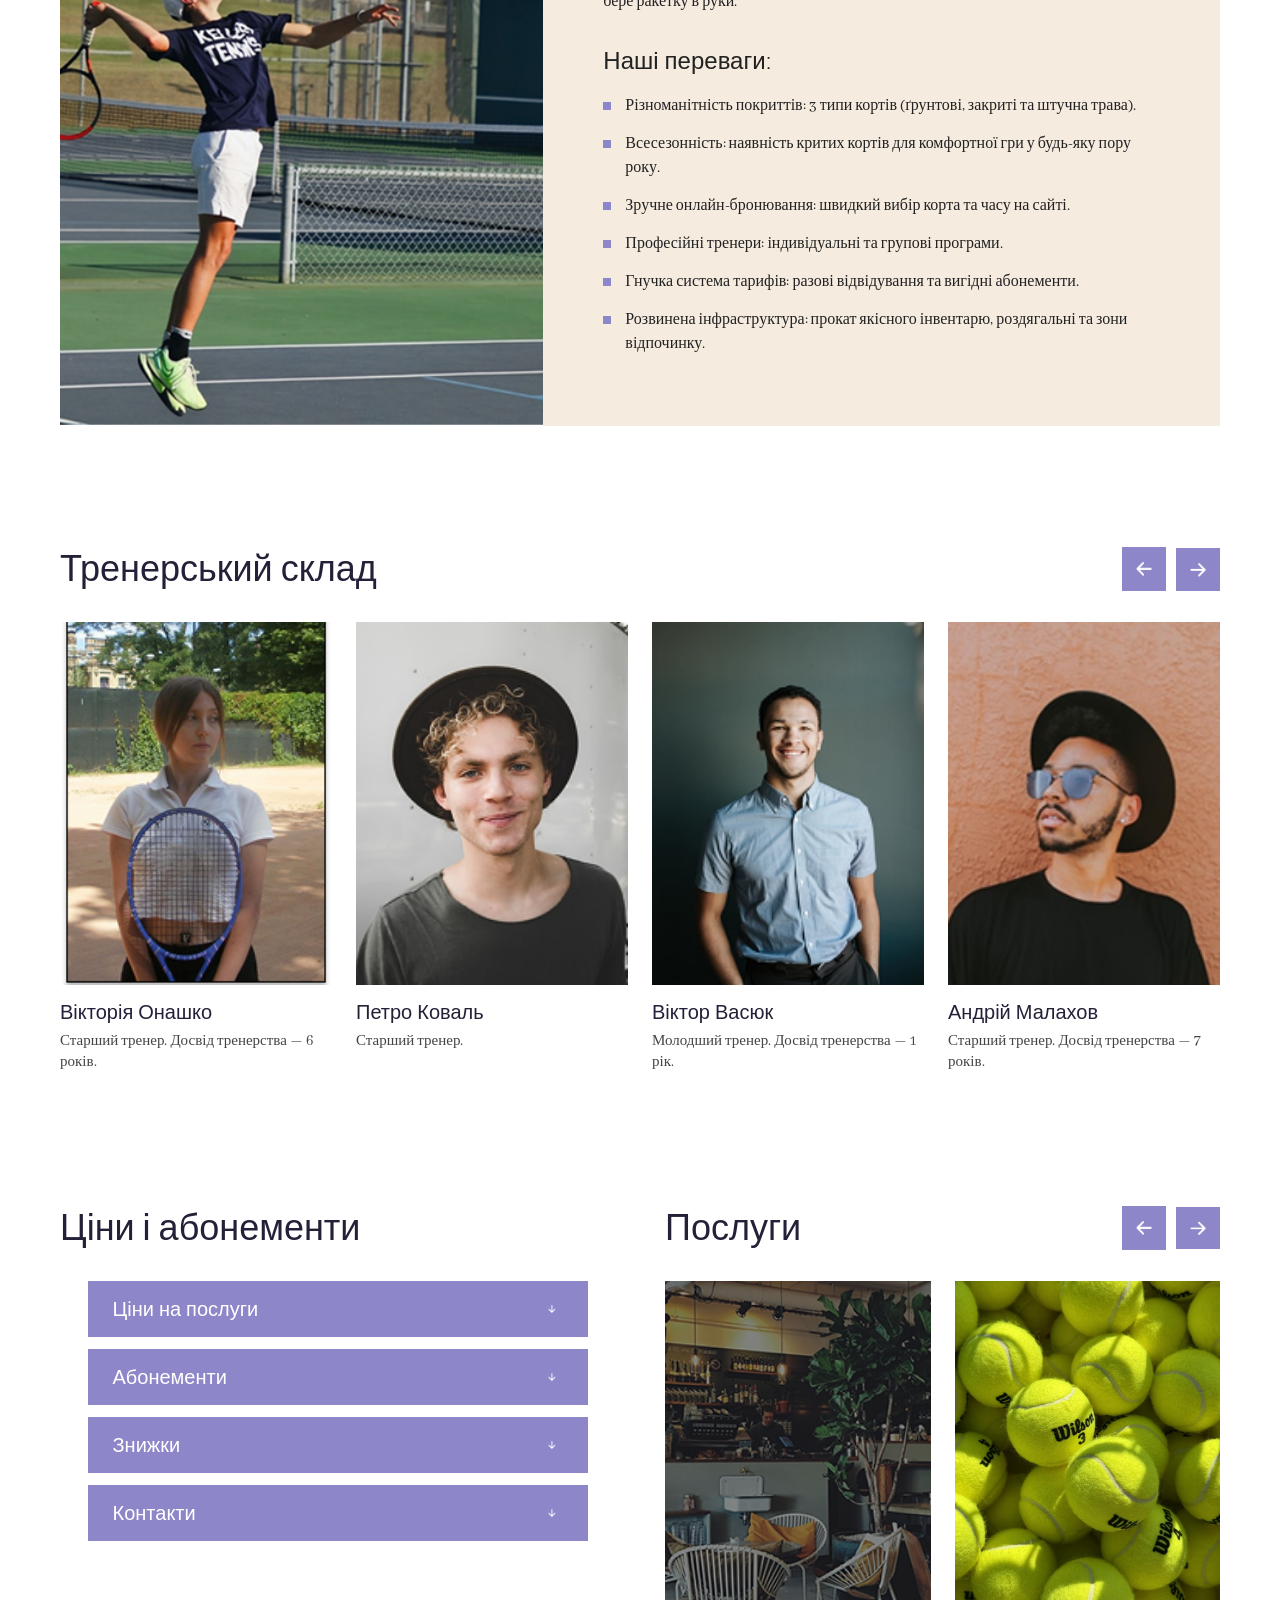
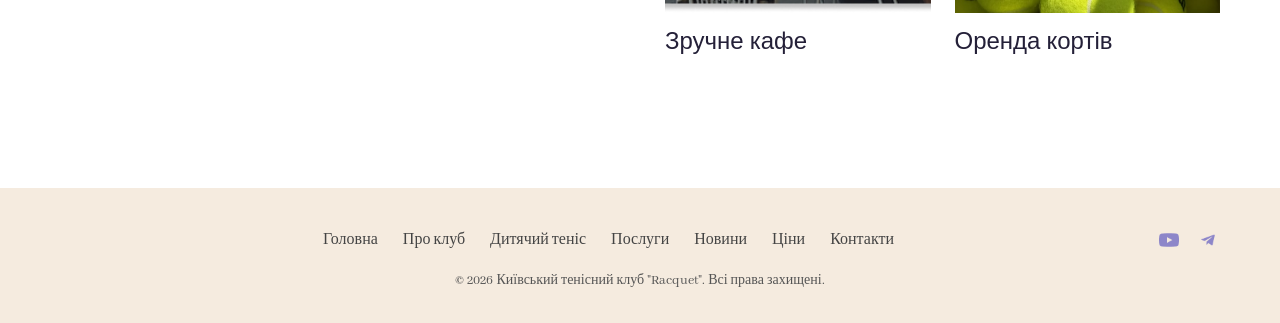
==== commit 64403e0a: "Update index.html" ====
--- a/index.html
+++ b/index.html
@@ -15,7 +15,7 @@
         <header class="main-header">
             <div class="container header-container">
                 <div class="logo">
-                    <img src="images/IMG_3755.jpg" alt="Логотип Racquet Club">
+                    <img src="images/logo_1.png" alt="Логотип Racquet Club">
                 </div>
 
                 <!-- Бургер-меню (мобільна та планшетна версія) -->
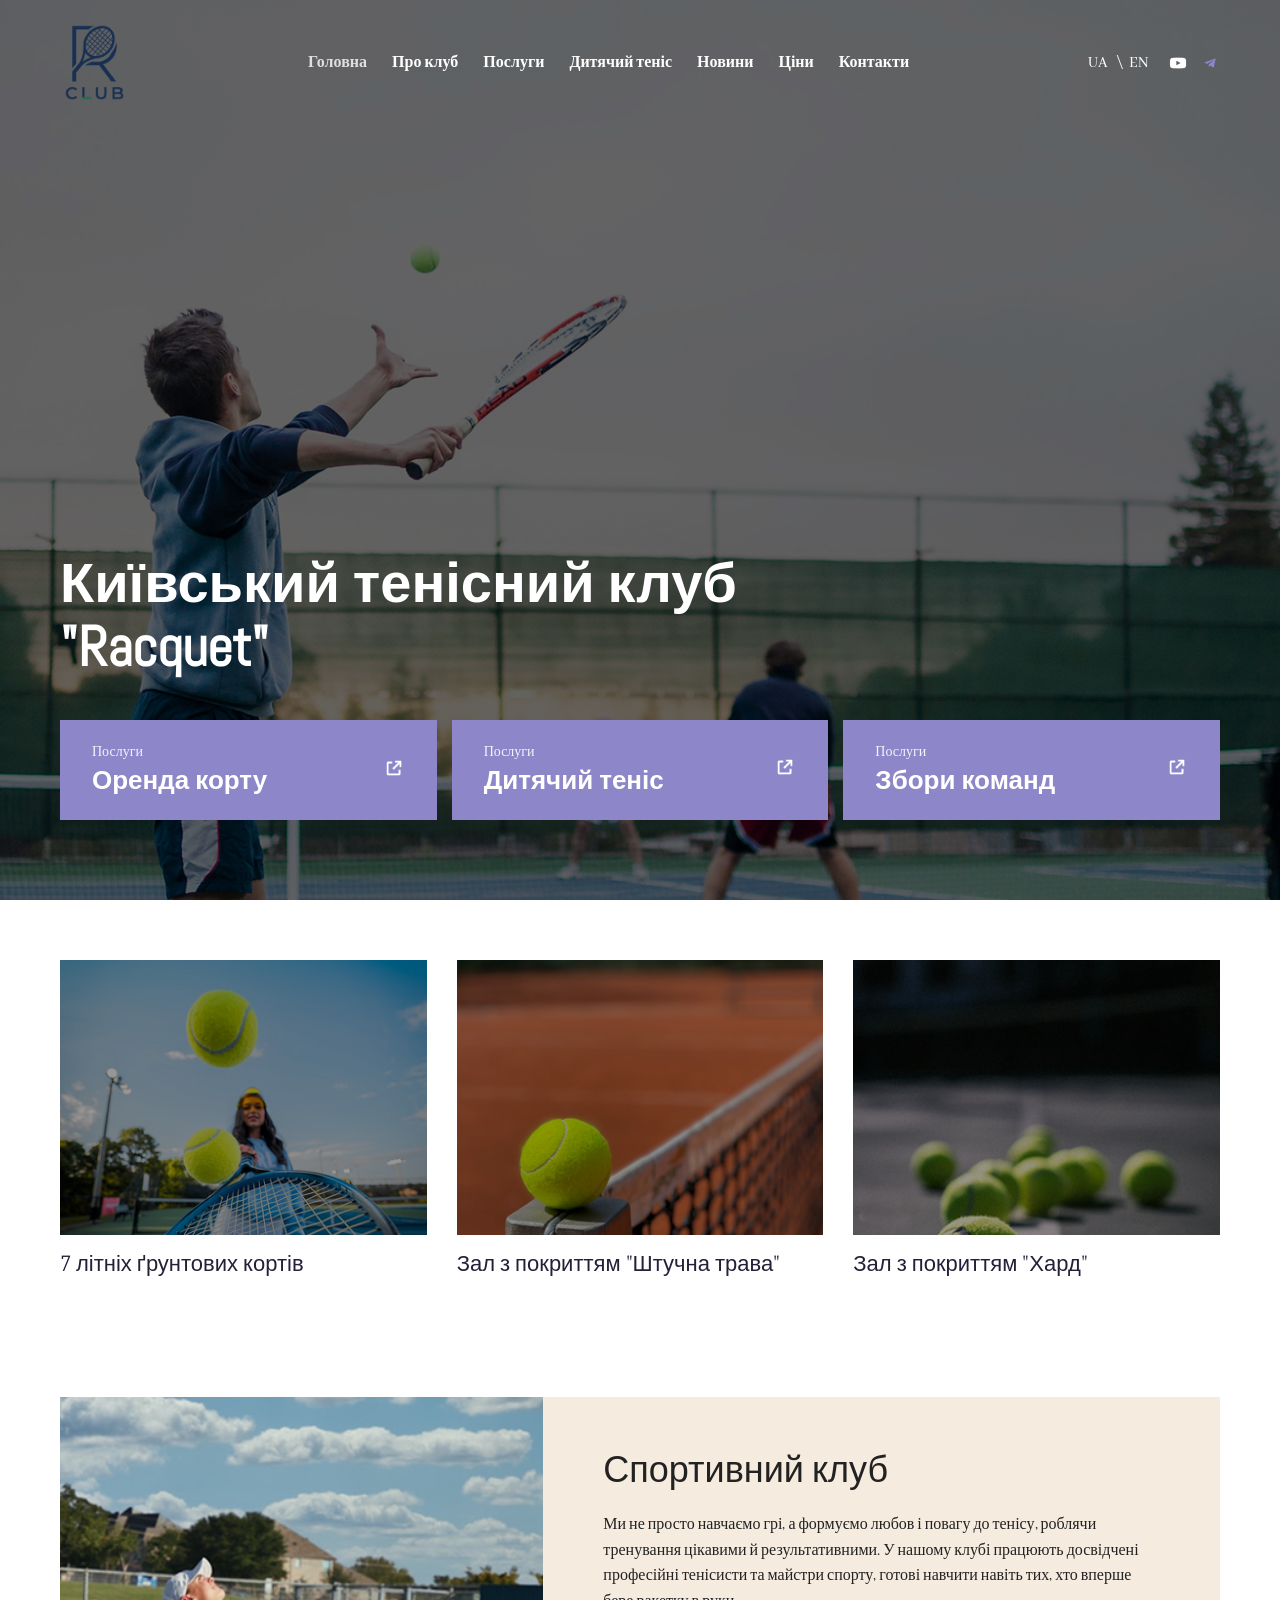
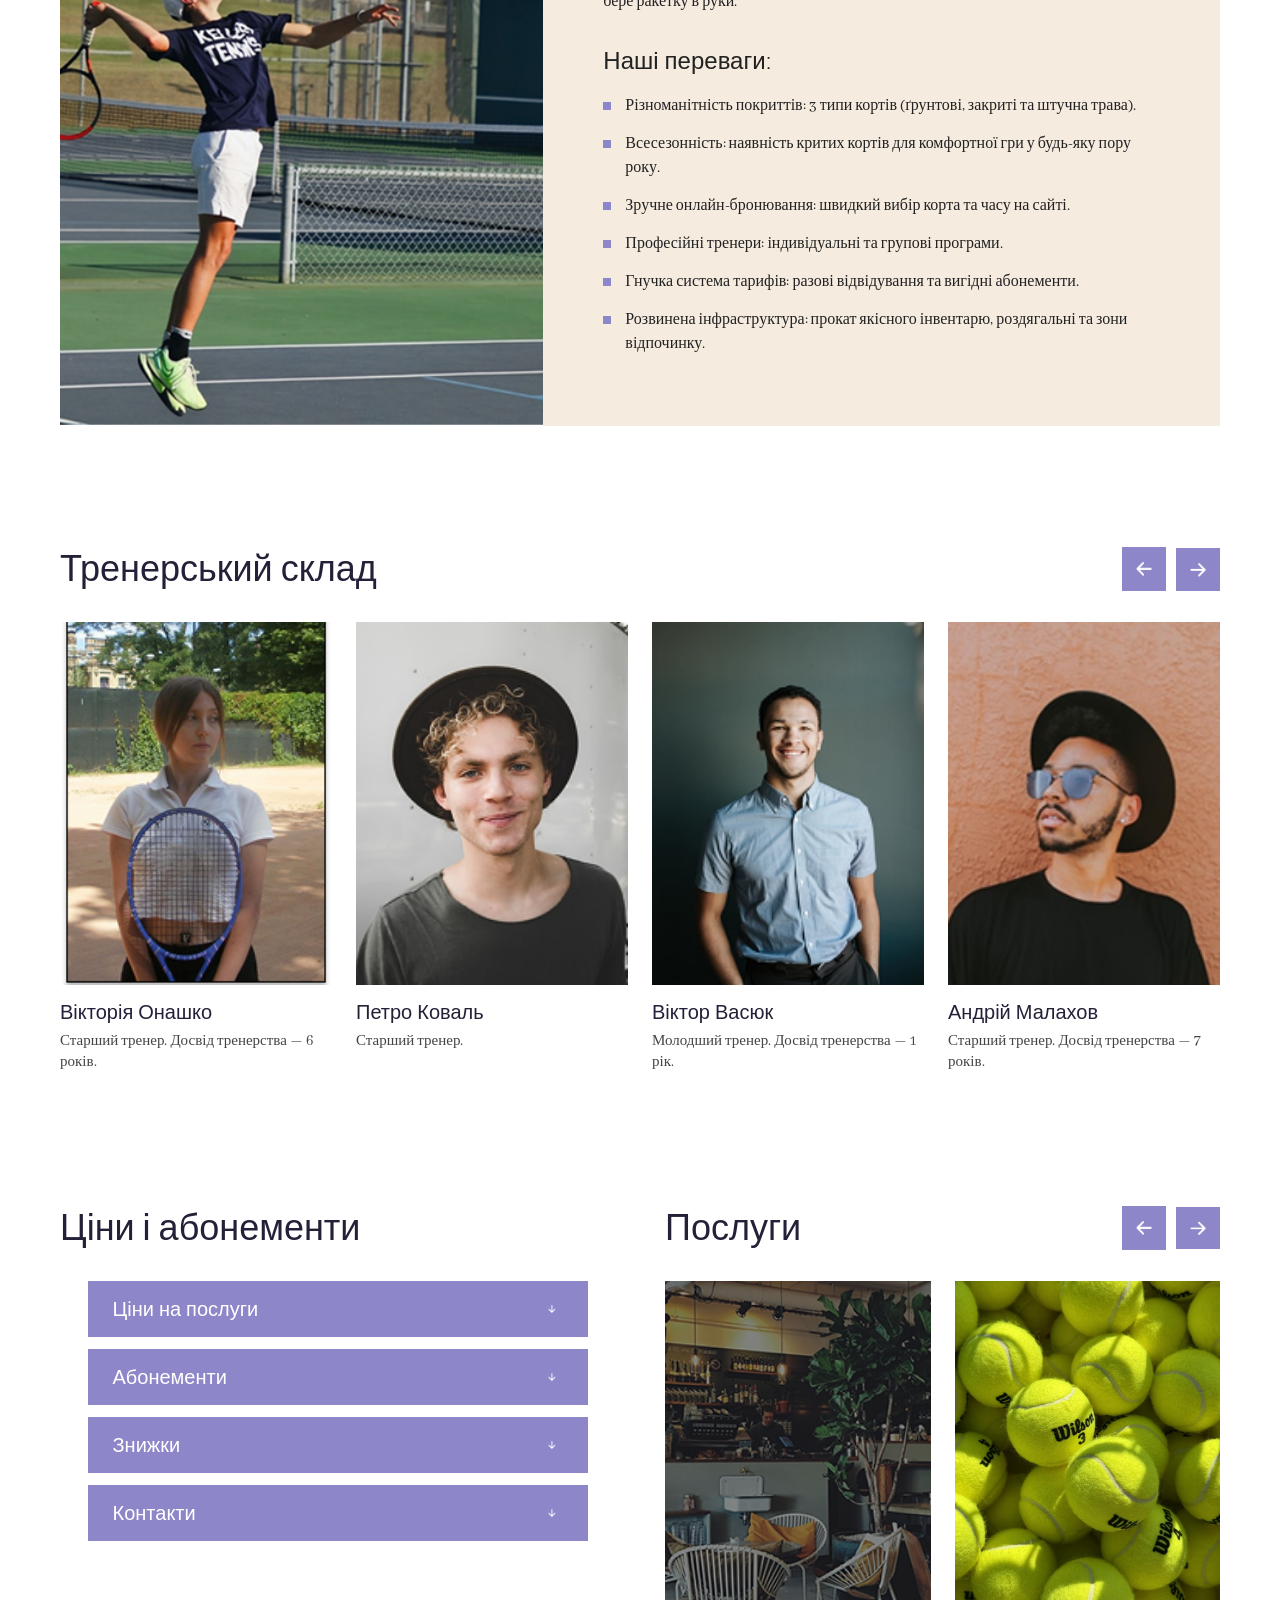
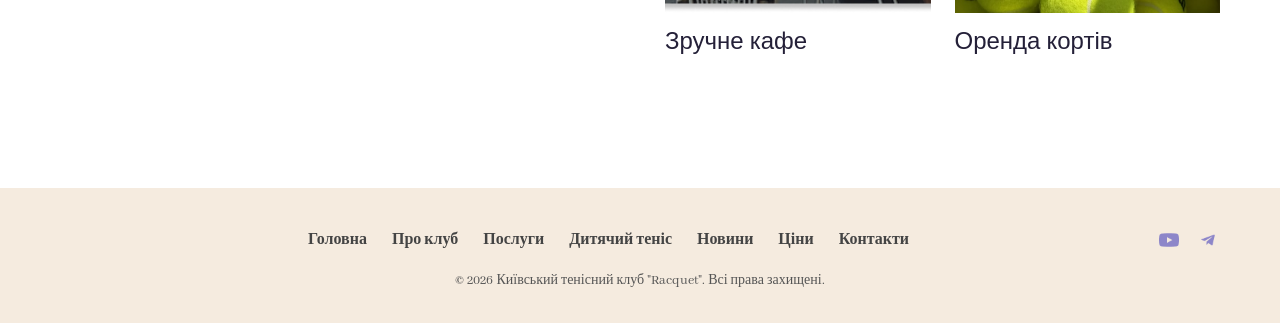
==== commit e9118783: "Update index.html" ====
--- a/index.html
+++ b/index.html
@@ -299,8 +299,8 @@
                 <ul>
                     <li><a href="index.html">Головна</a></li>
                     <li><a href="about.html">Про клуб</a></li>
+                    <li><a href="#services">Послуги</a></li>
                     <li><a href="kids_tennis.html">Дитячий теніс</a></li>
-                    <li><a href="#services">Послуги</a></li>
                     <li><a href="news.html">Новини</a></li>
                     <li><a href="#services">Ціни</a></li>
                     <li><a href="#contacts">Контакти</a></li>
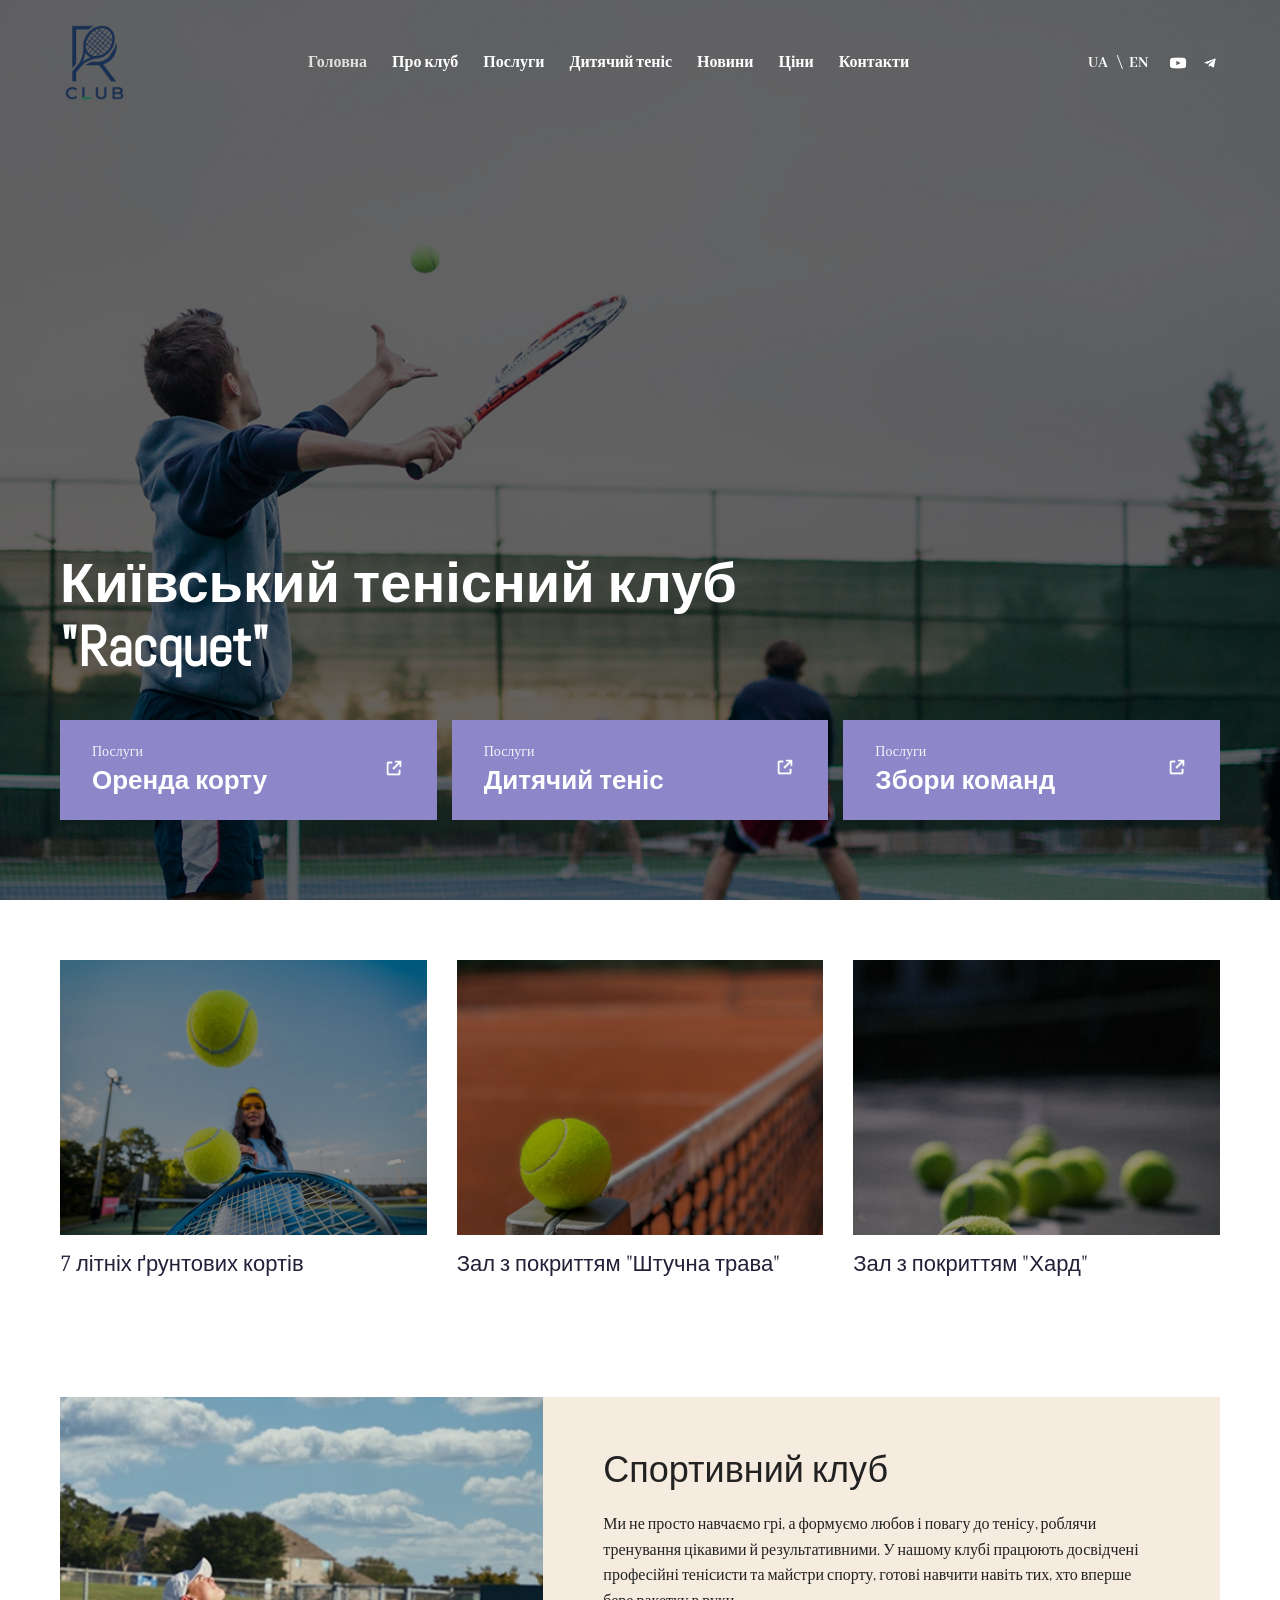
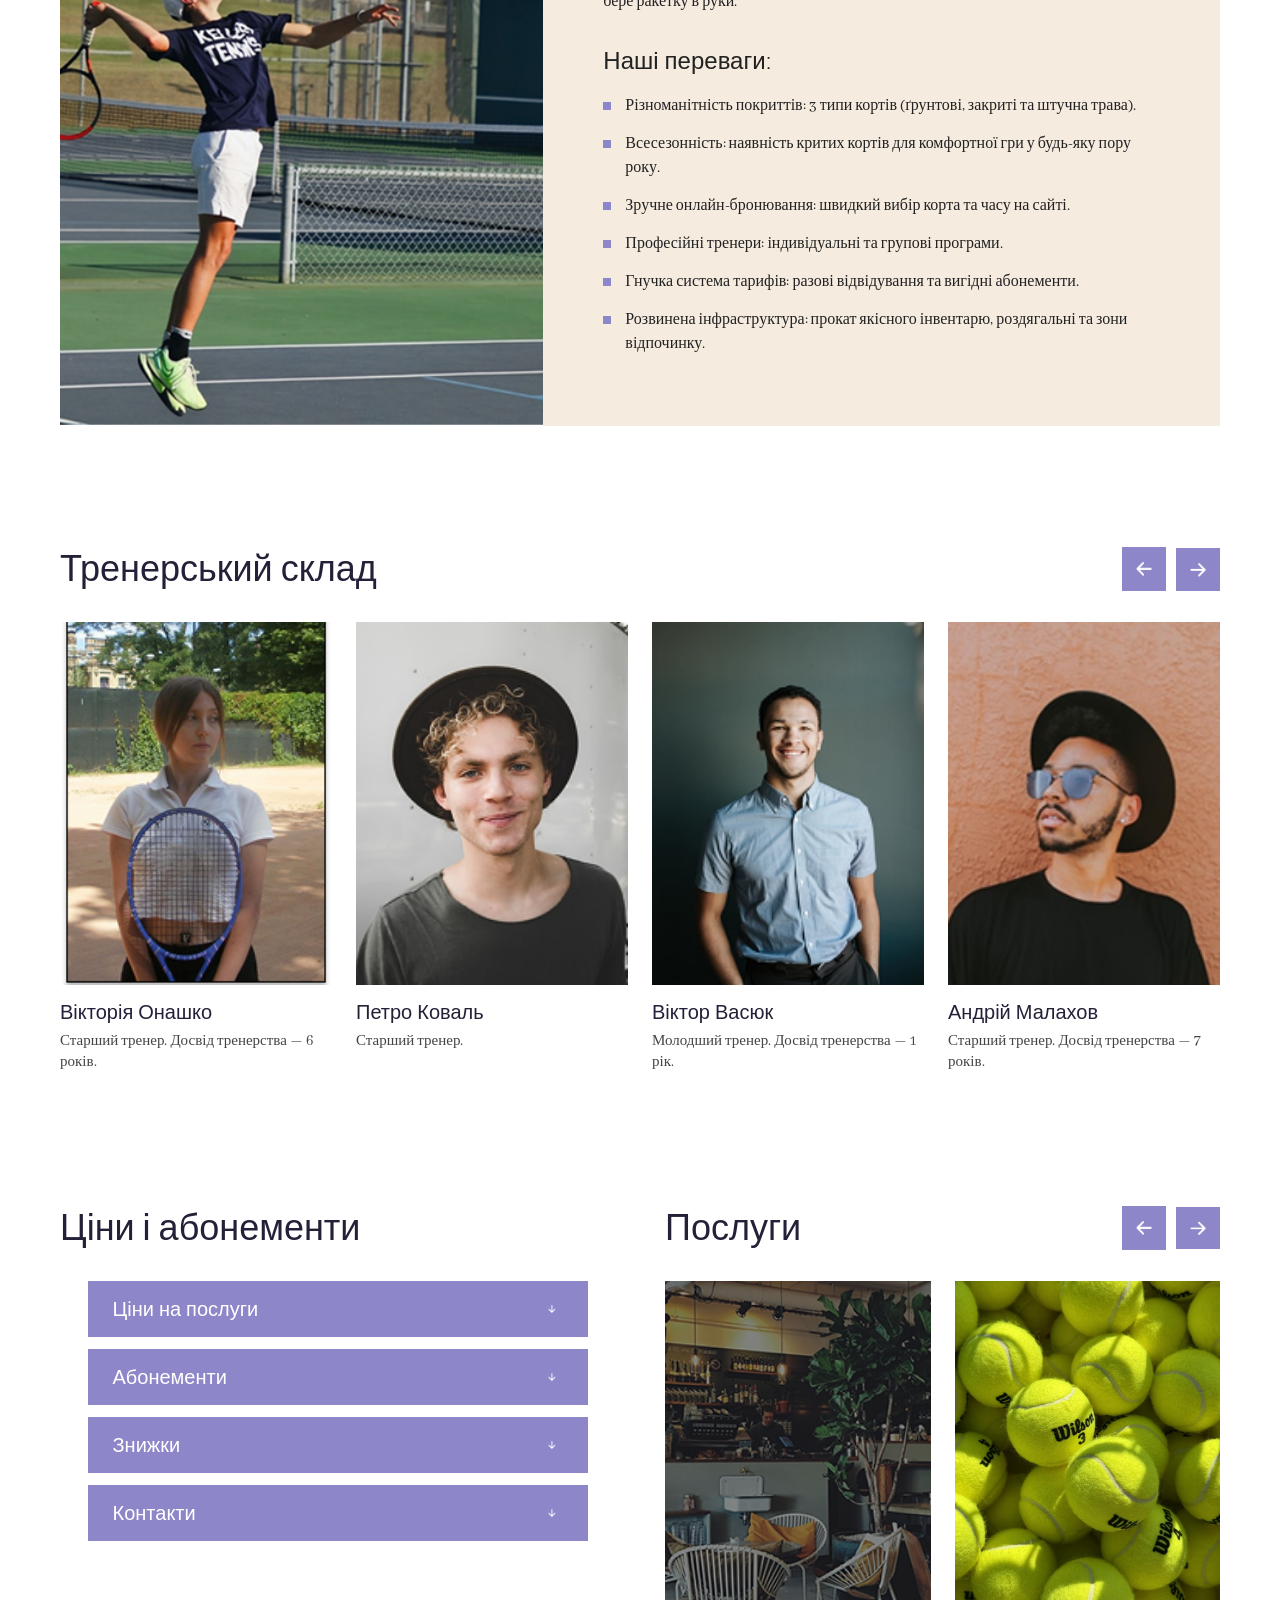
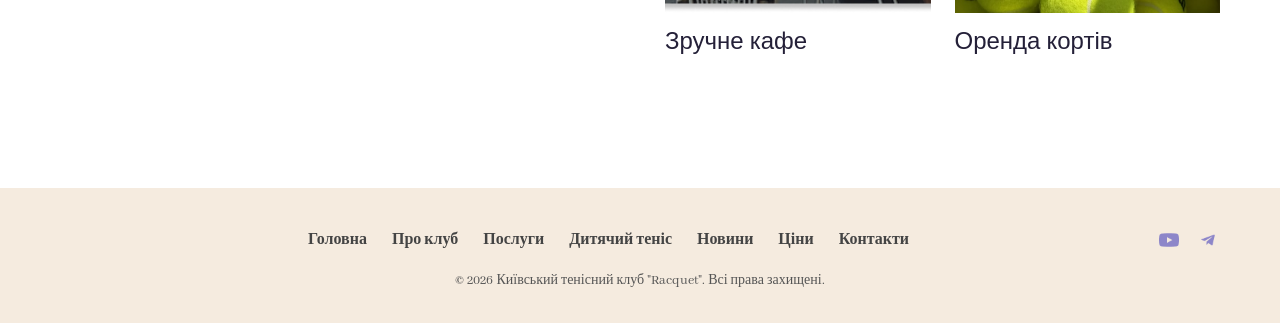
==== commit 0d90436d: "Update index.html" ====
--- a/index.html
+++ b/index.html
@@ -48,7 +48,7 @@
                             <img src="images/youtube_icon.png" alt="YouTube">
                         </a>
                         <a href="#" aria-label="Telegram">
-                            <img src="images/telegram_icon_footer.png" alt="Telegram">
+                            <img src="images/telega_white.png" alt="Telegram">
                         </a>
                     </div>
                 </div>
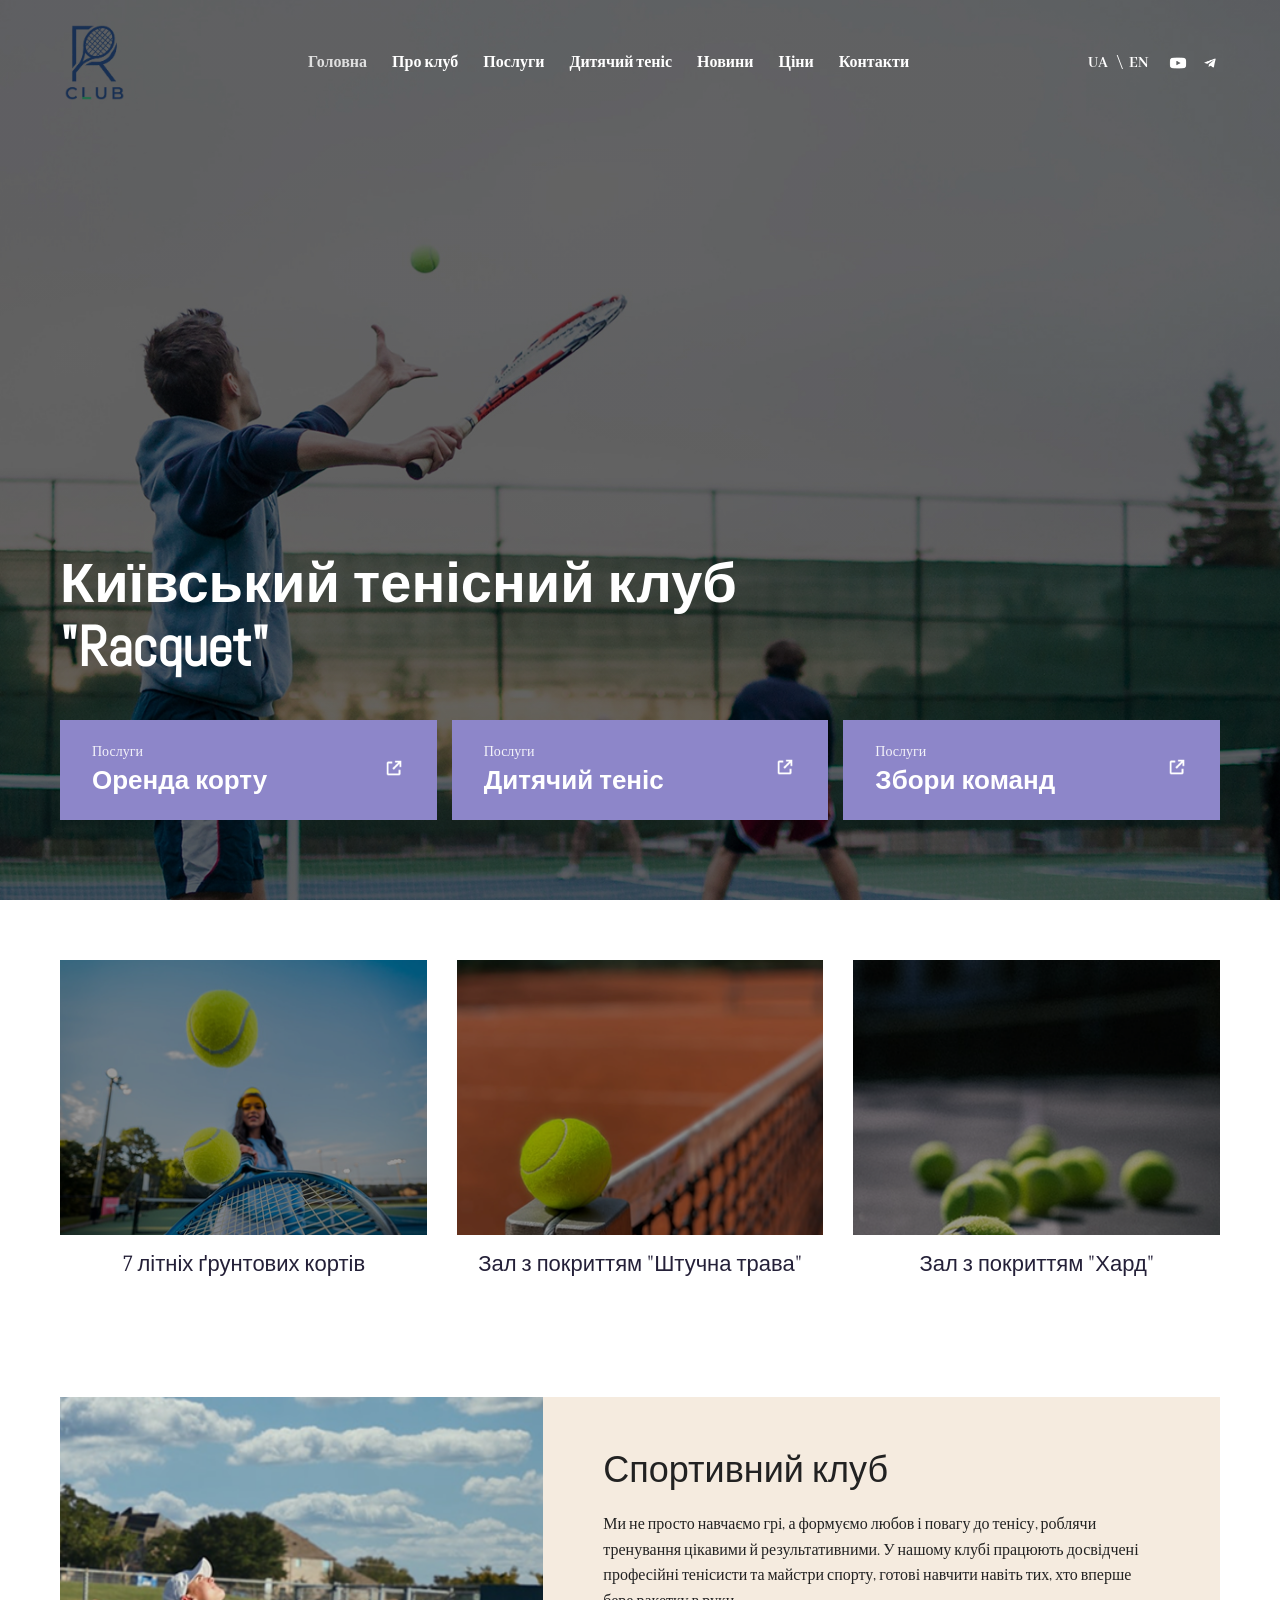
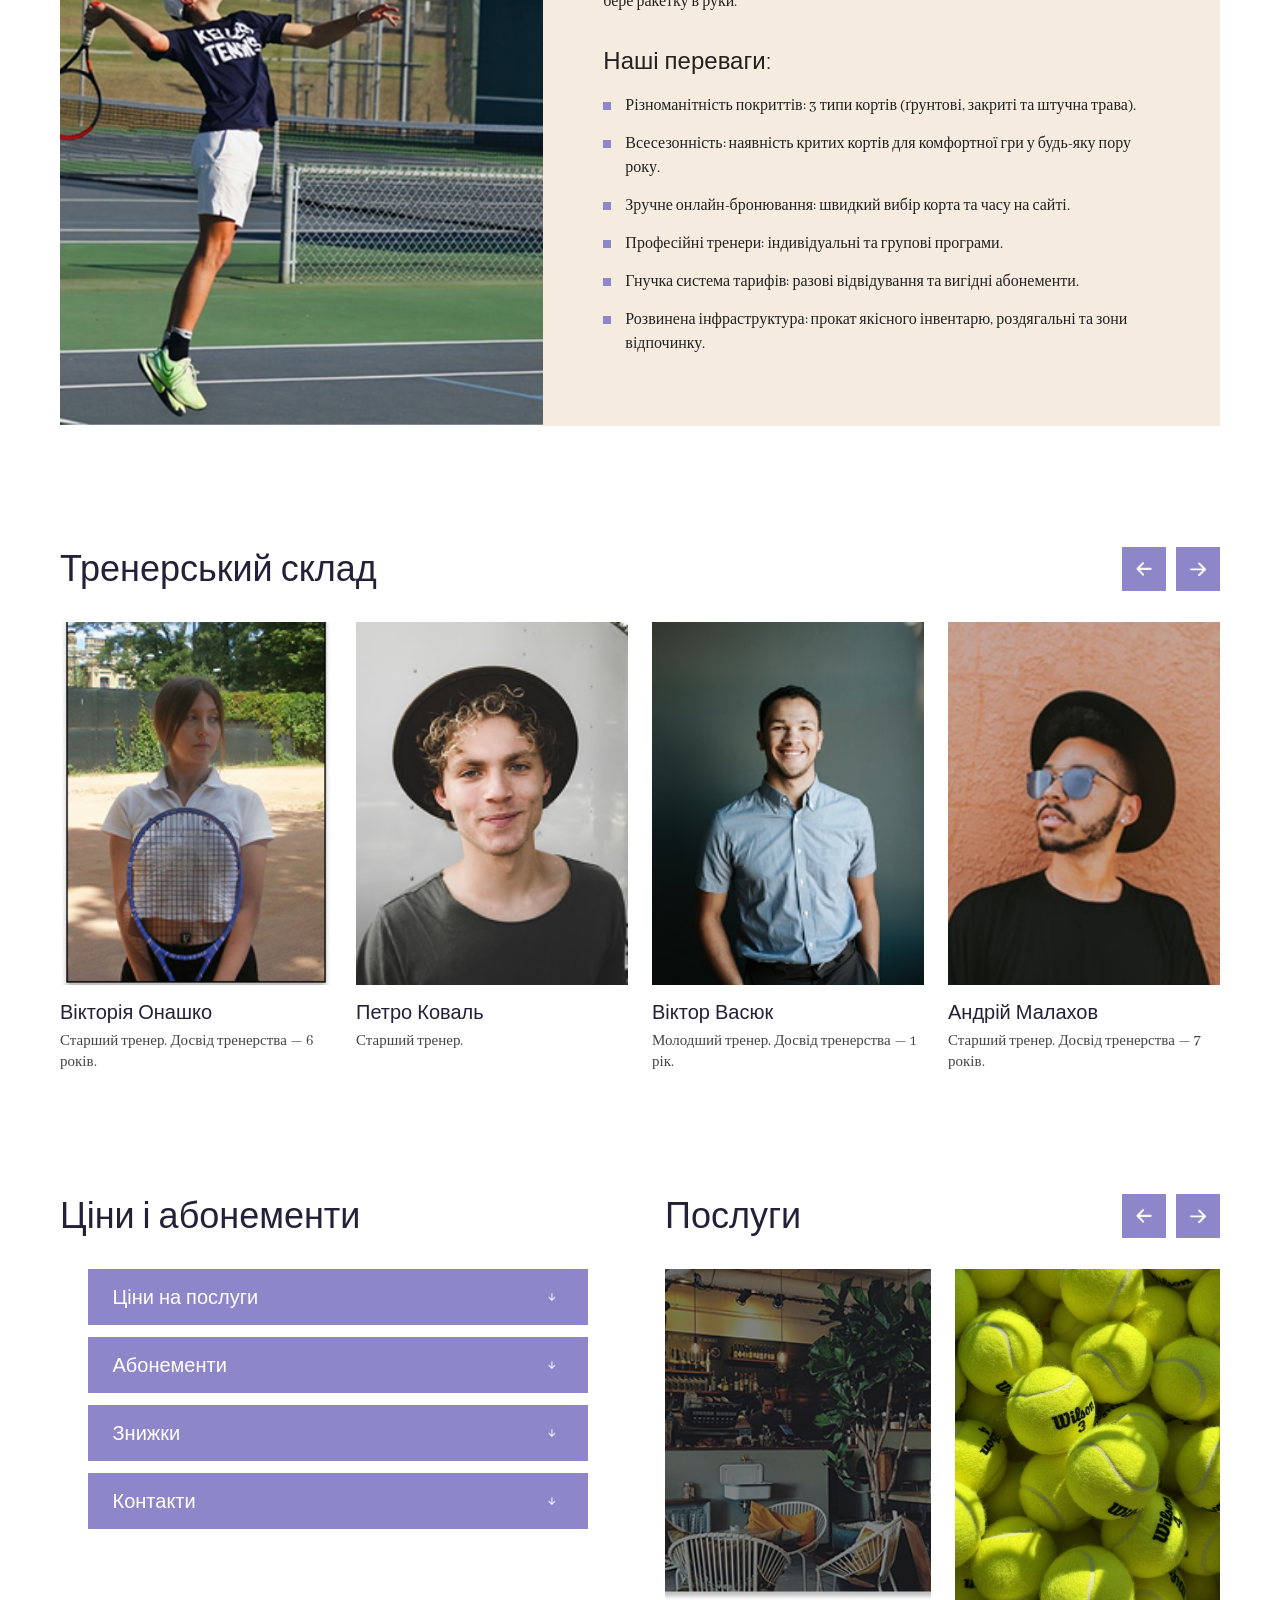
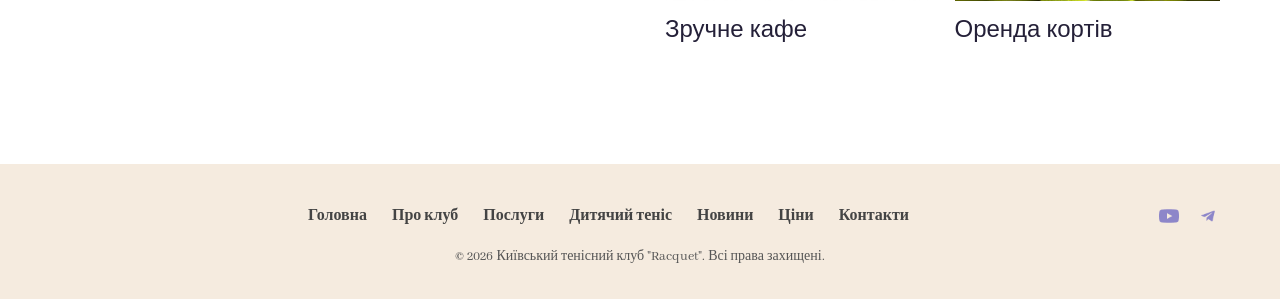
==== commit fd6dda6f: "Add files via upload" ====
--- a/index.html
+++ b/index.html
@@ -8,7 +8,6 @@
     <link rel="preconnect" href="https://fonts.gstatic.com" crossorigin>
     <link href="https://fonts.googleapis.com/css2?family=Abel&family=Abhaya+Libre:wght@400;700&display=swap" rel="stylesheet">
     <link rel="stylesheet" href="css/style.css">
-    <script src="js/main.js" defer></script>
 </head>
 <body>
     <div class="hero-wrapper">
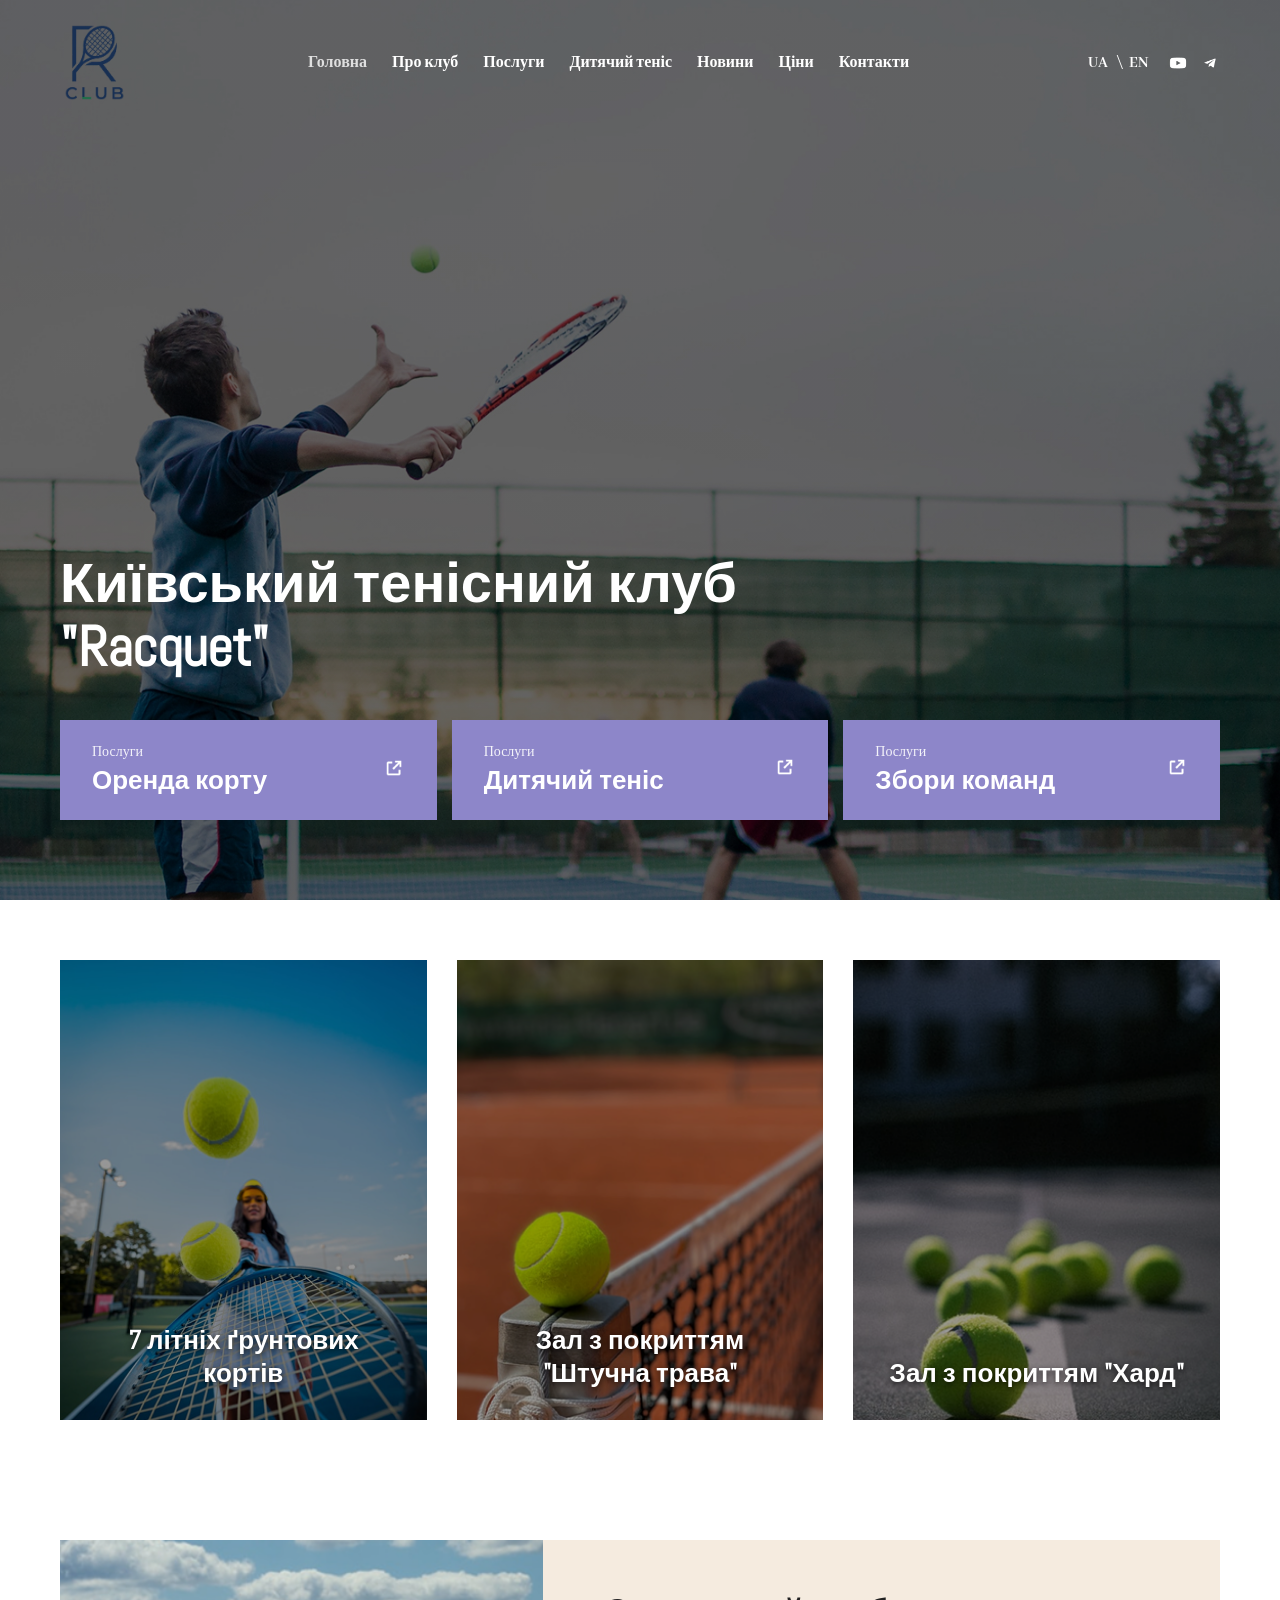
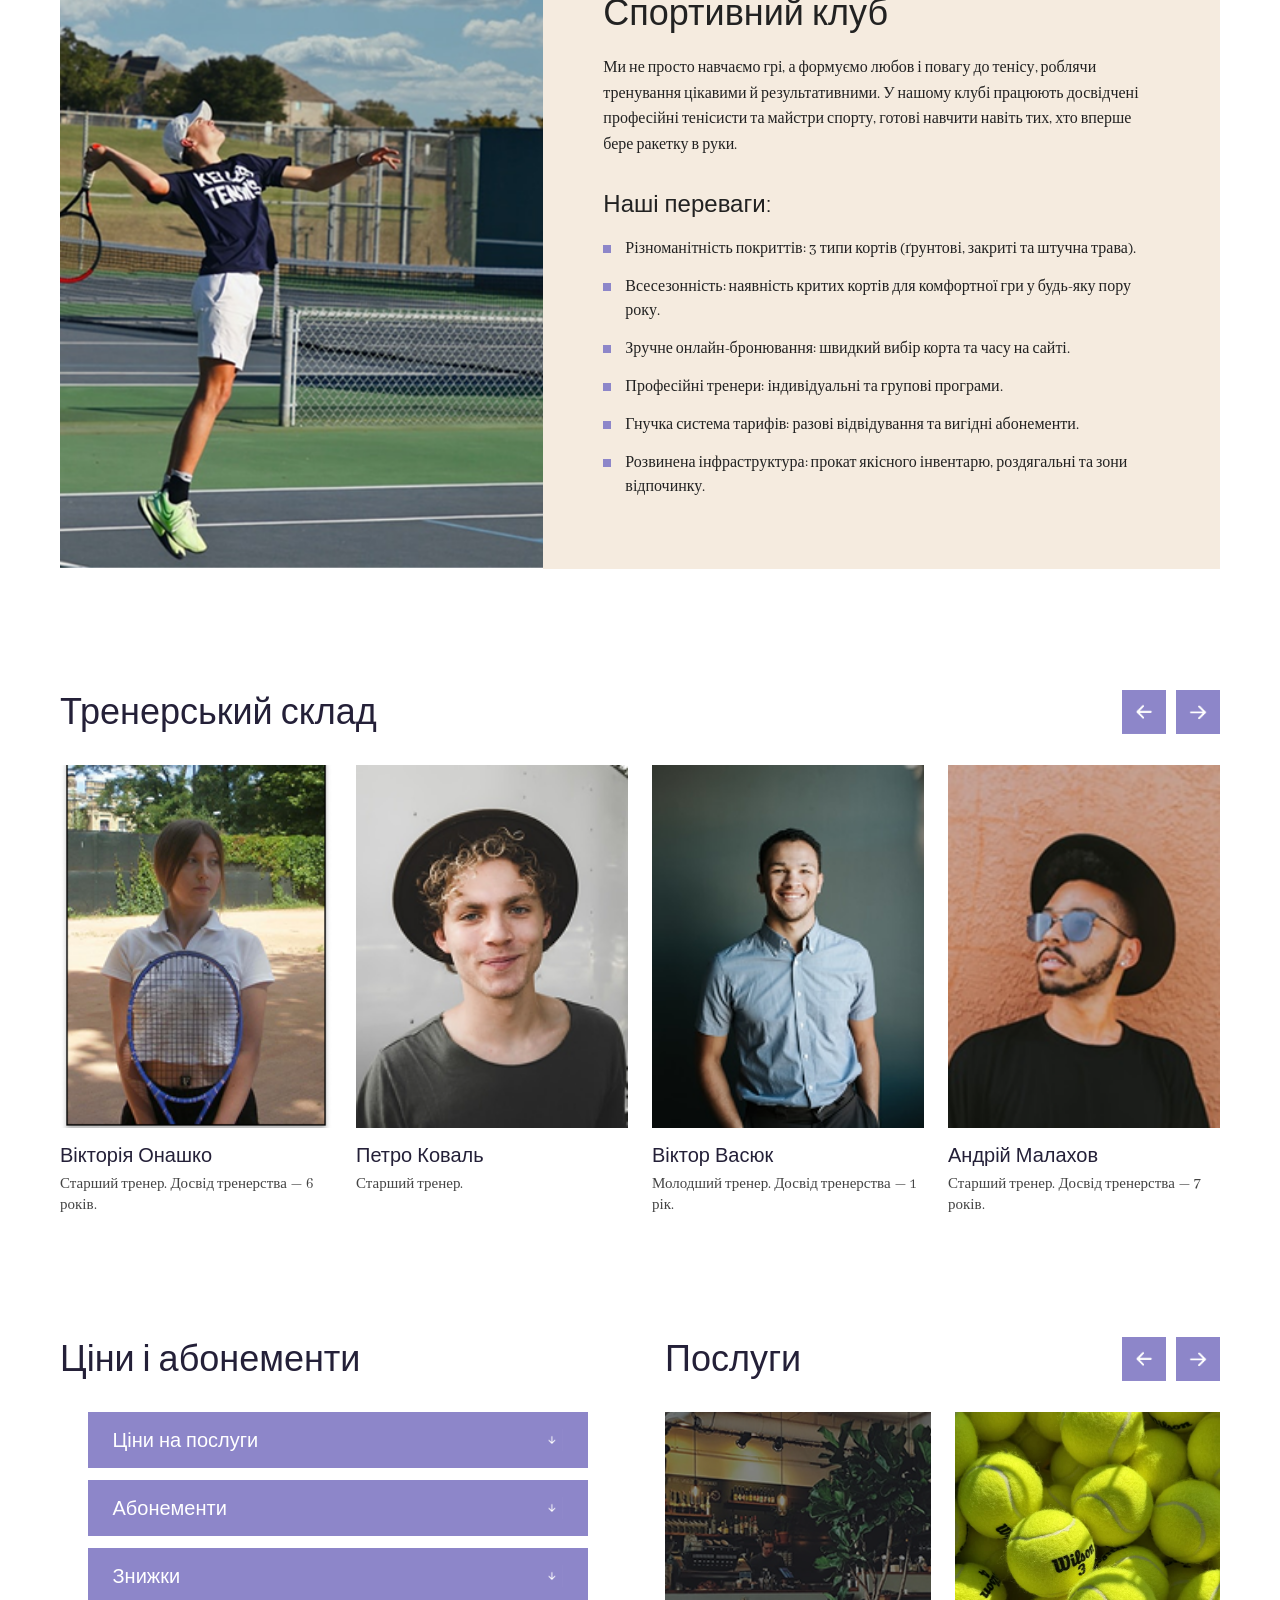
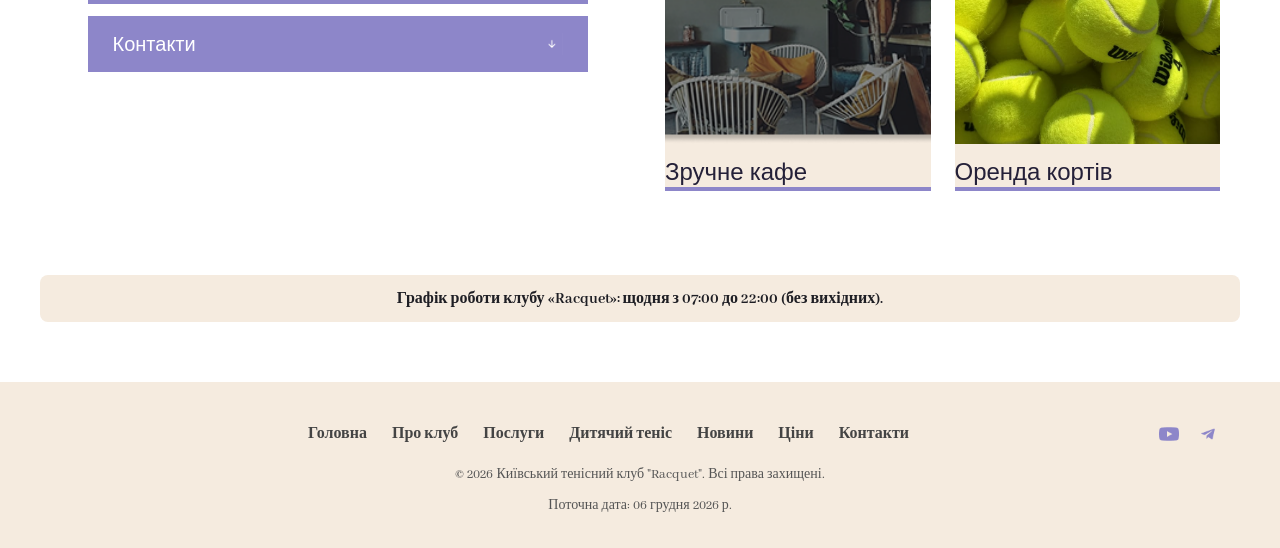
==== commit 0b0650c2: "Update index.html" ====
--- a/index.html
+++ b/index.html
@@ -496,5 +496,6 @@
         </div>
     </div>
 
+    <script src="./js/main.js"></script>
 </body>
 </html>
